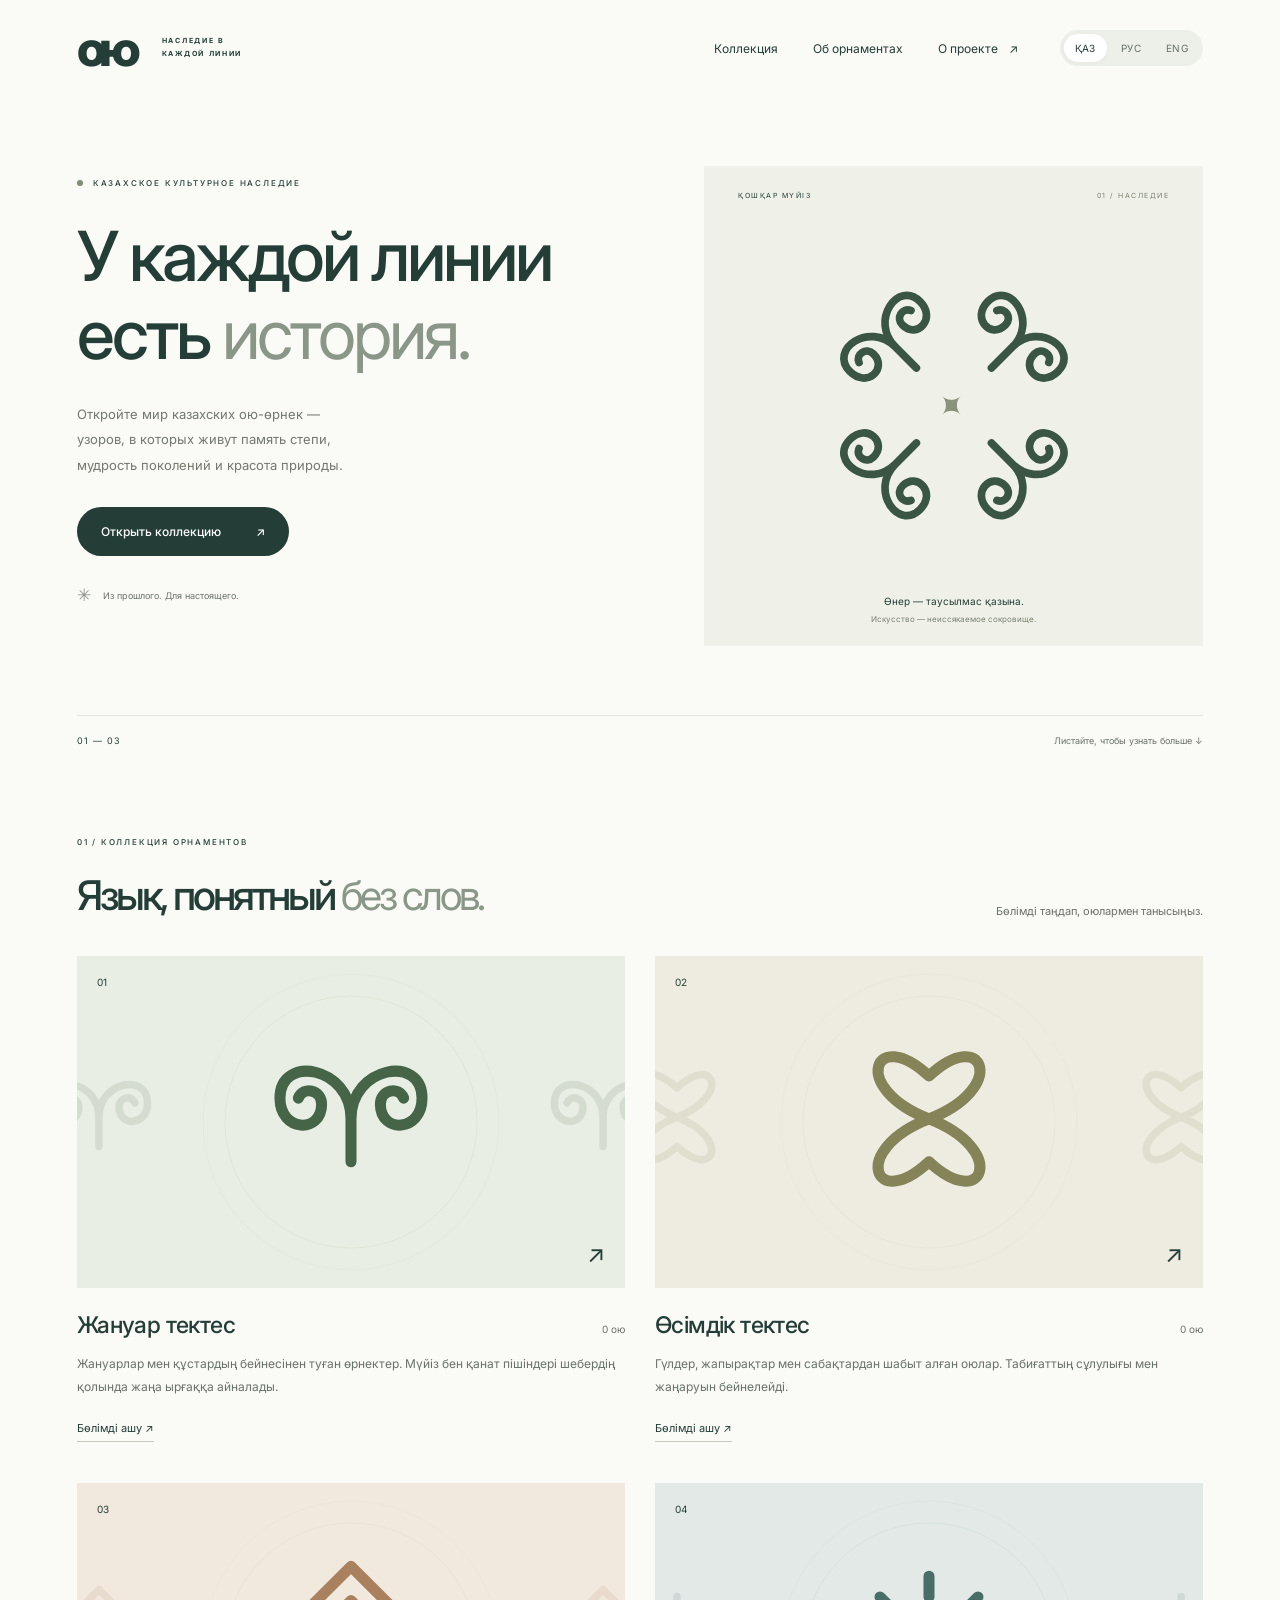
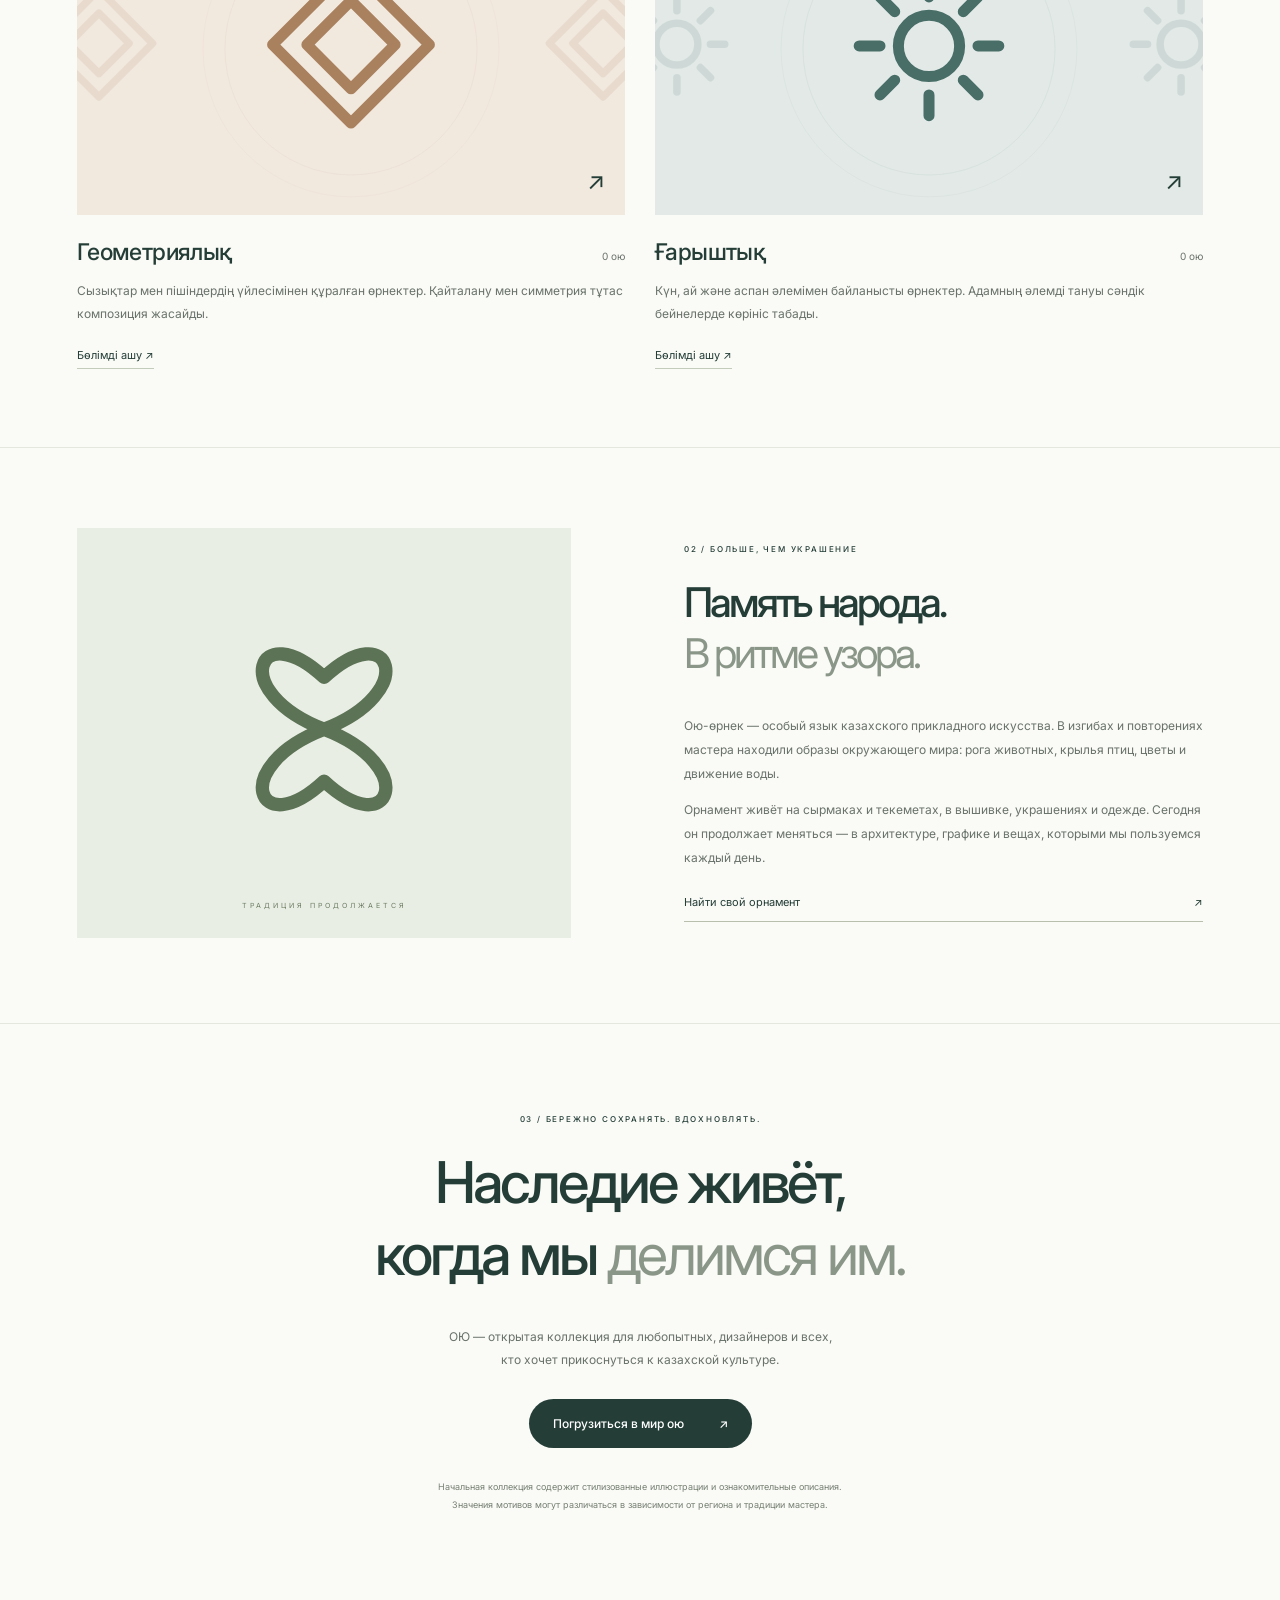
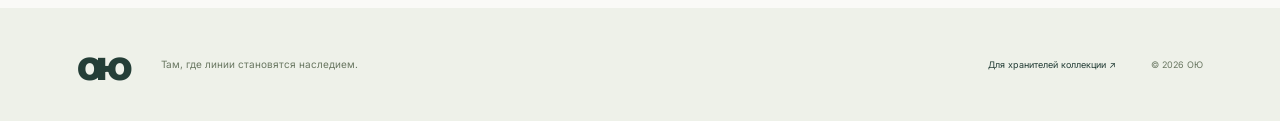
==== index.html @ a3e52340 "Publish OYU website with three languages and collection admin" ====
<!DOCTYPE html><html lang="kk"><head><meta charset="utf-8"><meta name="viewport" content="width=device-width,initial-scale=1"><meta name="theme-color" content="#183e39"><meta name="description" content="Ою — коллекция казахских орнаментов. Узнайте их историю, значение и применение."><title>ОЮ — живая нить наследия</title><link rel="stylesheet" href="assets/style.css"><link rel="stylesheet" href="assets/minimal.css"><link rel="stylesheet" href="assets/pages.css"></head><body>
<header class="header"><a class="logo" href="#">ою<span>НАСЛЕДИЕ В КАЖДОЙ ЛИНИИ</span></a><nav aria-label="Основная навигация"><a href="#collection">Коллекция</a><a href="#story">Об орнаментах</a><a href="#project">О проекте <span>↗</span></a></nav><nav class="language-switch" aria-label="Тіл / Язык"><a href="?lang=kk" lang="kk" hreflang="kk" aria-current="true">ҚАЗ</a><a href="?lang=ru" lang="ru" hreflang="ru">РУС</a><a href="?lang=en" lang="en">ENG</a></nav><a class="header-cta" href="#collection">Исследовать <span>↗</span></a></header>
<main><section class="hero"><div class="hero-copy"><div class="eyebrow"><i></i> КАЗАХСКОЕ КУЛЬТУРНОЕ НАСЛЕДИЕ</div><h1>У каждой линии<br>есть <em>история.</em></h1><p>Откройте мир казахских ою-өрнек —<br>узоров, в которых живут память степи,<br>мудрость поколений и красота природы.</p><a class="button" href="#collection">Открыть коллекцию <span>↗</span></a><div class="hero-note"><span>✳</span> Из прошлого. Для настоящего.</div></div><div class="hero-art"><div class="art-caption">ҚОШҚАР МҮЙІЗ <span>01 / НАСЛЕДИЕ</span></div><div class="medallion"><div class="horn h0"><svg viewBox="-85 -10 170 155" fill="none" aria-hidden="true"><g stroke="currentColor" stroke-width="9" stroke-linecap="round" stroke-linejoin="round"><path d="M0 65 C0 22 58 12 58 48 C58 76 24 77 24 53 C24 41 39 38 43 48 M0 65 C0 22 -58 12 -58 48 C-58 76 -24 77 -24 53 C-24 41 -39 38 -43 48 M0 65 L0 100" /></g></svg></div><div class="horn h1"><svg viewBox="-85 -10 170 155" fill="none" aria-hidden="true"><g stroke="currentColor" stroke-width="9" stroke-linecap="round" stroke-linejoin="round"><path d="M0 65 C0 22 58 12 58 48 C58 76 24 77 24 53 C24 41 39 38 43 48 M0 65 C0 22 -58 12 -58 48 C-58 76 -24 77 -24 53 C-24 41 -39 38 -43 48 M0 65 L0 100" /></g></svg></div><div class="horn h2"><svg viewBox="-85 -10 170 155" fill="none" aria-hidden="true"><g stroke="currentColor" stroke-width="9" stroke-linecap="round" stroke-linejoin="round"><path d="M0 65 C0 22 58 12 58 48 C58 76 24 77 24 53 C24 41 39 38 43 48 M0 65 C0 22 -58 12 -58 48 C-58 76 -24 77 -24 53 C-24 41 -39 38 -43 48 M0 65 L0 100" /></g></svg></div><div class="horn h3"><svg viewBox="-85 -10 170 155" fill="none" aria-hidden="true"><g stroke="currentColor" stroke-width="9" stroke-linecap="round" stroke-linejoin="round"><path d="M0 65 C0 22 58 12 58 48 C58 76 24 77 24 53 C24 41 39 38 43 48 M0 65 C0 22 -58 12 -58 48 C-58 76 -24 77 -24 53 C-24 41 -39 38 -43 48 M0 65 L0 100" /></g></svg></div><div class="medallion-center">✦</div></div><div class="art-bottom"><span>Өнер — таусылмас қазына.</span><span>Искусство — неиссякаемое сокровище.</span></div></div><div class="hero-index">01 — 03 <span>Листайте, чтобы узнать больше ↓</span></div></section>
<div class="ticker" aria-hidden="true"><span>ҰЛТТЫҚ МҰРА</span> ✳ <span>ИСКУССТВО В ДЕТАЛЯХ</span> ✳ <span>ДАЛА ДАУЫСЫ</span> ✳ <span>ЖИВАЯ ТРАДИЦИЯ</span> ✳ <span>ҰЛТТЫҚ МҰРА</span></div>
<section class="collection section" id="collection">
<div class="section-top"><div><div class="eyebrow">01 / КОЛЛЕКЦИЯ ОРНАМЕНТОВ</div><h2>Язык, понятный <em>без слов.</em></h2></div><p>Бөлімді таңдап, оюлармен танысыңыз.</p></div>
<div class="section-cards"><a class="section-card" href="section.html?id=animals&lang=kk"><div class="section-cover"><img src="assets/sections/animals.svg" alt="Жануар тектес" loading="lazy"><span>01</span><span class="section-arrow">↗</span></div><div class="section-card-title"><h3>Жануар тектес</h3><span>0 ою</span></div><p>Жануарлар мен құстардың бейнесінен туған өрнектер. Мүйіз бен қанат пішіндері шебердің қолында жаңа ырғаққа айналады.</p><span class="section-card-link">Бөлімді ашу ↗</span></a>
<a class="section-card" href="section.html?id=plants&lang=kk"><div class="section-cover"><img src="assets/sections/plants.svg" alt="Өсімдік тектес" loading="lazy"><span>02</span><span class="section-arrow">↗</span></div><div class="section-card-title"><h3>Өсімдік тектес</h3><span>0 ою</span></div><p>Гүлдер, жапырақтар мен сабақтардан шабыт алған оюлар. Табиғаттың сұлулығы мен жаңаруын бейнелейді.</p><span class="section-card-link">Бөлімді ашу ↗</span></a>
<a class="section-card" href="section.html?id=geometry&lang=kk"><div class="section-cover"><img src="assets/sections/geometry.svg" alt="Геометриялық" loading="lazy"><span>03</span><span class="section-arrow">↗</span></div><div class="section-card-title"><h3>Геометриялық</h3><span>0 ою</span></div><p>Сызықтар мен пішіндердің үйлесімінен құралған өрнектер. Қайталану мен симметрия тұтас композиция жасайды.</p><span class="section-card-link">Бөлімді ашу ↗</span></a>
<a class="section-card" href="section.html?id=cosmos&lang=kk"><div class="section-cover"><img src="assets/sections/cosmos.svg" alt="Ғарыштық" loading="lazy"><span>04</span><span class="section-arrow">↗</span></div><div class="section-card-title"><h3>Ғарыштық</h3><span>0 ою</span></div><p>Күн, ай және аспан әлемімен байланысты өрнектер. Адамның әлемді тануы сәндік бейнелерде көрініс табады.</p><span class="section-card-link">Бөлімді ашу ↗</span></a>
</div></section><section class="story section" id="story"><div class="story-art"><svg viewBox="-85 -10 170 155" fill="none" aria-hidden="true"><g stroke="currentColor" stroke-width="9" stroke-linecap="round" stroke-linejoin="round"><path d="M0 65 C-65 40 -45 -12 0 30 C45 -12 65 40 0 65 C65 90 45 142 0 100 C-45 142 -65 90 0 65 Z" /></g></svg><span>ТРАДИЦИЯ ПРОДОЛЖАЕТСЯ</span></div><div class="story-copy"><div class="eyebrow">02 / БОЛЬШЕ, ЧЕМ УКРАШЕНИЕ</div><h2>Память народа.<br><em>В ритме узора.</em></h2><p>Ою-өрнек — особый язык казахского прикладного искусства. В изгибах и повторениях мастера находили образы окружающего мира: рога животных, крылья птиц, цветы и движение воды.</p><p>Орнамент живёт на сырмаках и текеметах, в вышивке, украшениях и одежде. Сегодня он продолжает меняться — в архитектуре, графике и вещах, которыми мы пользуемся каждый день.</p><a href="#collection" class="text-link">Найти свой орнамент <span>↗</span></a></div></section>
<section class="project section" id="project"><div class="eyebrow">03 / БЕРЕЖНО СОХРАНЯТЬ. ВДОХНОВЛЯТЬ.</div><h2>Наследие живёт,<br>когда мы <em>делимся им.</em></h2><p>ОЮ — открытая коллекция для любопытных, дизайнеров и всех,<br>кто хочет прикоснуться к казахской культуре.</p><a class="button" href="#collection">Погрузиться в мир ою <span>↗</span></a><small>Начальная коллекция содержит стилизованные иллюстрации и ознакомительные описания.<br>Значения мотивов могут различаться в зависимости от региона и традиции мастера.</small></section></main>
<footer><a class="logo" href="#">ою</a><p>Там, где линии становятся наследием.</p><a href="admin.html">Для хранителей коллекции ↗</a><span>© 2026 ОЮ</span></footer>
<script src="assets/catalog.js"></script><script src="assets/templates.js"></script><script src="assets/i18n-en.js"></script><script src="assets/github.js"></script><script src="assets/editor-languages.js"></script><script src="assets/static.js"></script></body></html>
---- assets/style.css ----
@import url('https://fonts.googleapis.com/css2?family=Manrope:wght@400;500;600;700;800&family=Playfair+Display:ital,wght@0,500;0,600;0,700;1,500;1,600&display=swap');
:root{--paper:#f6f3eb;--ink:#203f38;--muted:#777a6d;--line:#dcded1;--rust:#ad5037;--green:#203f38}*{box-sizing:border-box}html{scroll-behavior:smooth;scroll-padding-top:30px}body{margin:0;background:var(--paper);color:var(--ink);font-family:Manrope,Arial,sans-serif;font-size:14px}button,input,textarea,select{font:inherit}button,a,input,textarea,select{-webkit-tap-highlight-color:transparent}button,a{touch-action:manipulation}a{color:inherit;text-decoration:none}button{cursor:pointer}button:focus-visible,a:focus-visible,input:focus-visible,textarea:focus-visible,select:focus-visible{outline:3px solid #be7947;outline-offset:4px}[hidden]{display:none!important}.header{height:110px;max-width:1440px;margin:auto;padding:0 6%;display:flex;align-items:center;justify-content:space-between;border-bottom:1px solid var(--line)}.logo{font-size:56px;line-height:1;font-weight:800;letter-spacing:-7px;display:flex;align-items:center;gap:28px}.logo span{font-size:8px;font-weight:700;letter-spacing:2px;max-width:105px;line-height:1.8}.header nav{display:flex;gap:35px;font-size:12px}.header nav a:hover,.text-link:hover{color:var(--rust)}.header nav span{margin-left:8px}.header-cta{padding:12px 18px;border:1px solid #b4bbaa;border-radius:5px;font-size:12px}.header-cta span{margin-left:24px}.hero{max-width:1440px;margin:auto;padding:70px 6% 0;display:grid;grid-template-columns:1.1fr 1fr;gap:45px}.eyebrow{font-size:9px;font-weight:800;letter-spacing:2px;display:flex;align-items:center;gap:10px}.eyebrow i{width:6px;height:6px;background:var(--rust);border-radius:50%}h1,h2,h3,p{margin-top:0}h1,h2{font-family:'Playfair Display',Georgia,serif;font-weight:500;letter-spacing:-2px}h1{font-size:clamp(52px,5.6vw,84px);line-height:1.12;margin:27px 0}h1 em,h2 em{font-weight:500;color:var(--rust)}.hero-copy>p{line-height:1.9;color:#74786d;font-size:14px;margin-bottom:29px}.button{display:inline-flex;align-items:center;justify-content:space-between;gap:42px;background:var(--green);color:#fff;padding:19px 24px;border:0;border-radius:4px;font-size:12px}.button:hover{background:#315a4c}.hero-note{display:flex;gap:12px;align-items:center;margin:29px 0;font-size:10px;color:var(--muted)}.hero-note span{font-size:24px;color:var(--rust)}.hero-art{position:relative;background:#e8e8dc;min-height:480px;border-radius:140px 140px 4px 4px;display:flex;align-items:center;justify-content:center;overflow:hidden;background-image:radial-gradient(#abb09933 .7px,transparent .7px);background-size:5px 5px}.art-caption{position:absolute;top:40px;left:34px;right:34px;font-size:8px;letter-spacing:1.5px;display:flex;justify-content:space-between;z-index:2}.art-caption span{color:#7a806d}.medallion{width:350px;height:350px;position:relative;border:1px solid #a1aa8b80;border-radius:50%;outline:1px solid #a1aa8b50;outline-offset:15px;transform:rotate(45deg);color:var(--ink)}.medallion:after{content:'';position:absolute;inset:20px;border:1px solid #9da88e70;border-radius:50%}.horn{position:absolute;width:44%;height:49%;left:28%;top:1%;transform-origin:50% 100%}.horn svg{width:100%;height:100%}.h1{transform:rotate(90deg)}.h2{transform:rotate(180deg)}.h3{transform:rotate(270deg)}.medallion-center{position:absolute;left:44%;top:42%;font-size:43px;color:var(--rust)}.art-bottom{position:absolute;bottom:25px;text-align:center;display:grid;gap:7px;font-size:12px}.art-bottom span+span{font-size:8px;color:#7a806d}.hero-index{grid-column:1/-1;display:flex;justify-content:space-between;border-top:1px solid var(--line);padding:19px 0 22px;font-size:9px;letter-spacing:1px}.hero-index span{color:var(--muted);letter-spacing:0}.ticker{background:var(--green);color:#b6c2a5;white-space:nowrap;overflow:hidden;padding:22px 0;display:flex;align-items:center;justify-content:space-around;gap:40px;font-size:24px}.ticker span{font-size:10px;letter-spacing:3px;flex-shrink:0}.section{max-width:1440px;margin:auto;padding:84px 6%}.section-top{display:flex;justify-content:space-between;align-items:flex-end;gap:24px}h2{font-size:clamp(32px,3.2vw,48px);line-height:1.22;margin:20px 0 30px}.section-top>p{font-size:11px;color:var(--muted);line-height:1.9;margin-bottom:34px}.collection-tools{display:flex;justify-content:space-between;gap:18px;margin:12px 0 24px}.filters{display:flex;gap:7px;flex-wrap:wrap}.filter{border:1px solid var(--line);padding:10px 14px;background:transparent;border-radius:4px;color:#777c6e;font-size:10px}.filter.active{background:var(--green);border-color:var(--green);color:white}.search{display:flex;align-items:center;gap:10px;border-bottom:1px solid #bfc4b6;min-width:180px}.search span{font-size:25px}.search input{border:0;background:none;width:150px;padding:10px 0;font-size:11px;outline-offset:0}.results-label{display:flex;justify-content:space-between;font-size:9px;color:var(--muted);padding:0 0 16px}.results-label span+span{font-size:8px;letter-spacing:1.5px}.grid{display:grid;grid-template-columns:repeat(3,1fr);gap:35px 25px}.ornament-card{padding:0;border:0;text-align:left;color:inherit;background:transparent;min-width:0}.card-art{height:270px;border-radius:5px;position:relative;display:flex;align-items:center;justify-content:center;overflow:hidden;transition:transform .25s}.ornament-card:hover .card-art{transform:translateY(-5px)}.terracotta{background:#eaded1;color:#a54d35}.teal{background:#dfe5dc;color:#27554b}.olive{background:#e7e8d8;color:#7a8051}.sand{background:#ede4d5;color:#aa8051}.card-art>svg{width:49%;height:62%;transition:transform .35s}.ornament-card:hover svg{transform:scale(1.07)}.card-art img{width:100%;height:100%;object-fit:contain;padding:25px}.card-number{position:absolute;top:18px;left:20px;font-size:9px;opacity:.6}.card-open{position:absolute;right:17px;bottom:16px;width:28px;height:28px;border:1px solid currentColor;border-radius:50%;display:grid;place-items:center;font-size:16px;opacity:.7}.card-info{display:flex;justify-content:space-between;align-items:center;padding:18px 0;border-bottom:1px solid var(--line);gap:8px}.card-info h3{font-size:17px;margin:0 0 6px;font-weight:600}.card-info p{font-size:10px;color:var(--muted);margin:0}.card-info>span{font-size:8px;border:1px solid var(--line);padding:6px;border-radius:3px;color:var(--muted)}.collection-foot{margin:32px 0 0;font-size:10px;color:var(--muted);display:flex;justify-content:space-between;align-items:center}.collection-foot span{font-size:25px;color:var(--rust)}#empty{padding:50px 10px;text-align:center;color:var(--muted)}.story{display:grid;grid-template-columns:1fr 1.05fr;gap:8%;border-top:1px solid var(--line);align-items:center}.story-art{min-height:410px;background:var(--green);color:#c2c5a2;border-radius:4px 120px 4px 4px;display:flex;align-items:center;justify-content:center;position:relative;background-image:repeating-linear-gradient(45deg,transparent,transparent 18px,#ffffff05 19px,#ffffff05 20px)}.story-art>svg{width:62%;height:280px}.story-art>span{position:absolute;bottom:28px;font-size:8px;letter-spacing:3px}.story-copy>p{font-size:12px;line-height:1.95;color:var(--muted)}.text-link{margin-top:25px;display:flex;justify-content:space-between;border-bottom:1px solid #b8c0ad;padding-bottom:12px;font-size:11px}.project{text-align:center;border-top:1px solid var(--line);position:relative}.project .eyebrow{justify-content:center}.project h2{font-size:clamp(40px,4.5vw,65px)}.project p{line-height:1.9;color:var(--muted);font-size:12px;margin-bottom:28px}.project small{display:block;font-size:9px;line-height:1.9;color:var(--muted);margin-top:30px}footer{background:var(--green);color:#e6e8db;padding:34px 6%;display:flex;align-items:center;gap:35px}footer .logo{font-size:43px}footer p{margin:0;font-size:10px;color:#b9c2b0}footer>a:not(.logo){font-size:10px;margin-left:auto}footer>span{font-size:9px;color:#b9c2b0}dialog{background:var(--paper);border:0;border-radius:9px;padding:0;width:min(820px,92vw);max-height:90dvh;color:var(--ink)}dialog::backdrop{background:#102c27b5;backdrop-filter:blur(5px)}.close{position:absolute;right:14px;top:14px;z-index:3;border:0;border-radius:50%;width:35px;height:35px;background:var(--paper);font-size:25px;color:var(--ink)}#detail-content{display:grid;grid-template-columns:.8fr 1fr}#detail-content>.card-art{height:100%;min-height:400px;border-radius:0}.detail-body{padding:40px 30px}.detail-body>div{font-size:10px;letter-spacing:1px;color:var(--rust)}.detail-body h2{font-size:34px;margin:15px 0}.detail-body p{font-size:12px;line-height:1.9;color:#74786d}.detail-body h3{font-size:13px;margin-top:25px}.admin-body{max-width:1100px;margin:0 auto;padding:40px 25px}.admin-head{display:flex;justify-content:space-between;gap:20px;align-items:center;margin-bottom:40px}.admin-head h1{font-size:40px;margin:0}.admin-head a{font-size:12px}.panel{background:#fffdf6;border:1px solid var(--line);border-radius:8px;padding:30px}.auth{max-width:460px;margin:9vh auto}.panel h2{font-size:29px;margin-top:0}.field{display:grid;gap:8px;margin-bottom:18px;font-size:12px}.field input,.field textarea,.field select{width:100%;border:1px solid #cdd1c2;border-radius:4px;padding:12px;background:var(--paper);color:var(--ink)}.field textarea{min-height:100px;resize:vertical}.admin-layout{display:grid;grid-template-columns:1.15fr 1fr;gap:25px;align-items:start}.field-row{display:grid;grid-template-columns:1fr 1fr;gap:16px}.notice{padding:15px;background:#e3e9d8;margin:20px 0;border-radius:4px;font-size:13px}.error{background:#f2dfd5}.admin-item{display:flex;align-items:center;gap:15px;padding:16px 0;border-bottom:1px solid var(--line)}.admin-item>svg,.admin-item>img{width:50px;height:50px;object-fit:contain}.admin-item>div{flex:1}.admin-item strong{display:block;font-size:14px}.admin-item small{font-size:10px;color:var(--muted)}.admin-item a,.delete{font-size:11px}.delete{background:none;border:0;color:#a34935;padding:6px}.subtle{font-size:11px;color:var(--muted);line-height:1.8}.logout{border:0;background:transparent;color:var(--rust);font-size:12px}.admin-preview{max-height:120px;max-width:100%}.admin-top-actions{display:flex;gap:20px;align-items:center}
@media(min-width:1500px){.hero-art{min-height:540px}.card-art{height:300px}}@media(max-width:1000px){.header{padding:0 5%;height:90px}.logo span{display:none}.header nav{gap:22px}.hero{padding:45px 5% 0;gap:28px}.hero-art{min-height:430px}.medallion{width:280px;height:280px}.art-caption{left:24px;right:24px;font-size:7px}.section{padding:65px 5%}.collection-tools{flex-wrap:wrap}.search{width:100%}.search input{width:100%}.grid{gap:25px 18px}.card-art{height:220px}.card-info{align-items:flex-start;flex-direction:column}.story{gap:6%}.story-art{min-height:370px}footer{gap:20px}}@media(max-width:640px){.header{height:80px}.logo{font-size:45px}.header nav{gap:16px;font-size:10px}.header nav a:last-child{display:none}.header-cta{font-size:10px;padding:10px}.header-cta span{margin-left:8px}.hero{grid-template-columns:1fr;padding-top:35px;gap:20px}.hero-copy h1{font-size:58px}.eyebrow{font-size:8px;letter-spacing:1.4px}.hero-copy>p{font-size:13px}.hero-note{margin:20px 0 8px}.hero-art{min-height:380px;border-radius:100px 100px 4px 4px}.medallion{width:270px;height:270px}.hero-index{font-size:8px}.ticker{padding:17px 0;justify-content:flex-start;gap:25px}.ticker span{font-size:8px}.section{padding:50px 5%}.section-top{display:block}.section-top h2{font-size:35px;margin-bottom:18px}.section-top>p{margin-bottom:24px}.filters{gap:6px}.filter{font-size:9px;padding:10px}.results-label span+span{font-size:6px;letter-spacing:.7px}.grid{grid-template-columns:repeat(2,1fr);gap:25px 13px}.card-art{height:190px}.card-art>svg{width:64%}.card-info h3{font-size:14px}.card-info{padding:12px 0;gap:10px}.card-info>span{font-size:7px}.card-number{left:12px;top:12px}.card-open{width:23px;height:23px;bottom:12px;right:12px}.collection-foot{font-size:9px}.story{grid-template-columns:1fr;gap:30px}.story-art{min-height:310px}.story-art>svg{height:230px}.story h2{font-size:40px}.project p br{display:none}.project h2{font-size:42px}.project small{font-size:8px}footer{flex-wrap:wrap;gap:20px;padding:30px 5%}footer p{width:calc(100% - 80px)}footer>a:not(.logo){margin-left:0}footer>span{margin-left:auto}#detail-content{grid-template-columns:1fr}#detail-content>.card-art{min-height:230px;height:230px}#detail-content>.card-art svg{width:140px}.detail-body{padding:25px}.admin-head{align-items:flex-start}.admin-head h1{font-size:28px}.admin-top-actions{flex-direction:column;gap:10px}.admin-layout{grid-template-columns:1fr}.panel{padding:22px}.field-row{grid-template-columns:1fr;gap:0}.admin-item{gap:8px}.admin-item strong{font-size:12px}}@media(prefers-reduced-motion:reduce){html{scroll-behavior:auto}*,*:before,*:after{transition:none!important}}
---- assets/minimal.css ----
/* Quiet, contemporary presentation. Ornaments remain the visual focus. */
@import url('https://fonts.googleapis.com/css2?family=Inter:wght@400;500;600;700&display=swap');
.section-catalog{gap:0!important}.catalog-group{border-bottom:1px solid var(--line)}.catalog-group-head{cursor:pointer;list-style:none;margin:0!important;padding:28px 0!important;border-top:0!important;align-items:flex-start}.catalog-group-head::-webkit-details-marker{display:none}.catalog-group-head:focus-visible{outline:2px solid #7e8e75;outline-offset:6px}.catalog-group-head:hover h3{color:#718369}.group-toggle{font-size:24px;font-weight:400;width:25px;line-height:1;text-align:center;flex-shrink:0;color:#70806a}.catalog-group[open]>.catalog-group-head .group-toggle{transform:rotate(45deg)}.group-content{padding:0 0 35px 40px}.section-search{max-width:320px;border-bottom:1px solid var(--line)!important;margin:0 0 15px}.section-search input{width:100%}.section-results{font-size:10px;color:var(--muted);margin-bottom:18px}.section-results:empty{display:none}.catalog-group-head p{max-width:650px}.catalog-group:not([open])>.group-content{display:none}
@media(max-width:640px){.catalog-group-head{padding:23px 0!important;gap:10px!important}.group-content{padding:0 0 28px}.group-toggle{font-size:22px;width:18px}.catalog-group-head .group-count{font-size:8px}.catalog-group-head h3{margin-bottom:8px}.catalog-group-head p{font-size:10px!important}.section-search{max-width:100%}}
.section-catalog{display:grid;gap:58px}.catalog-group{scroll-margin-top:30px}.catalog-group-head{display:flex;gap:20px;align-items:flex-start;margin-bottom:25px;padding-top:24px;border-top:1px solid var(--line)}.group-number{font-size:10px;color:var(--muted);padding-top:7px}.catalog-group-head>div{flex:1}.catalog-group-head h3{font-size:23px;font-weight:500;letter-spacing:-.7px;margin:0 0 12px}.catalog-group-head p{font-size:12px;color:var(--muted);line-height:1.9;max-width:640px;margin:0;white-space:normal;overflow-wrap:anywhere}.group-count{font-size:10px;color:var(--muted);padding-top:8px;white-space:nowrap}.group-empty{padding:25px;background:#eff2eb;color:var(--muted);font-size:12px}.sections-panel{margin:0 0 35px}.sections-title{display:flex;justify-content:space-between;gap:30px;align-items:center}.sections-title h2{margin:15px 0 20px}.sections-title>p{max-width:370px}.section-edit-grid{display:grid;grid-template-columns:repeat(2,minmax(0,1fr));gap:25px}.section-edit-form{padding:22px;background:#fafbf8;border:1px solid var(--line);border-radius:4px}.section-edit-number{font-size:12px;margin-bottom:20px;display:flex;justify-content:space-between;color:var(--muted)}.section-edit-number>span{font-size:10px}.section-edit-form textarea{min-height:100px}.section-edit-form .button{font-size:11px;padding:13px 20px}.catalog-group-head h3,.filter,.card-info>span{overflow-wrap:anywhere}.catalog-group .card-info>span{max-width:45%}
@media(max-width:640px){.section-catalog{gap:38px}.catalog-group-head{gap:12px;margin-bottom:20px}.catalog-group-head h3{font-size:20px}.catalog-group-head p{font-size:11px}.group-count{font-size:8px}.section-edit-grid{grid-template-columns:1fr;gap:18px}.sections-title{display:block}.sections-title>p{margin-bottom:22px}.section-edit-form{padding:16px}.catalog-group .card-info>span{max-width:100%}}
:root{--paper:#fafaf7;--ink:#243e37;--muted:#69736b;--line:#e3e7de;--rust:#867454;--green:#243e37}
body{font-family:Inter,Manrope,Arial,sans-serif}.header{height:96px;border-bottom:0;gap:22px}.logo{font-size:49px}.logo span{font-size:7px;letter-spacing:1.7px}.header>nav:not(.language-switch){margin-left:auto;margin-right:20px}.header-cta{display:none}.language-switch{display:inline-flex!important;gap:3px!important;align-items:center;background:#edf0e9;border-radius:30px;padding:4px;flex-shrink:0}.language-switch a{font-size:10px;letter-spacing:.4px;padding:8px 11px;border-radius:20px;color:#687267}.language-switch a[aria-current]{background:#fff;color:var(--ink);box-shadow:0 1px 4px #25392d0a}
h1,h2{font-family:Inter,Manrope,Arial,sans-serif;font-weight:500;letter-spacing:-3px}h1 em,h2 em{font-style:normal;color:#8a9687;font-weight:400}h1{font-size:clamp(50px,5.4vw,78px);line-height:1.13;margin:29px 0}.hero{padding-top:70px;padding-bottom:15px;gap:7%;align-items:center}.hero-copy>p{font-size:13px;line-height:1.95;max-width:380px}.eyebrow{font-size:8px;letter-spacing:1.8px;font-weight:500}.eyebrow i{background:#7e8e75}.button{border-radius:40px;padding:17px 24px;font-weight:500;gap:35px}.hero-note{font-size:9px}.hero-note>span{font-size:17px;color:#8a9687}.hero-art{border-radius:0;min-height:480px;background:#eff1e9;background-image:none}.medallion{border:0;outline:0;width:330px;height:330px;color:#3a5544}.medallion:after{display:none}.medallion-center{color:#899379;font-size:35px;top:44%;left:45%}.art-caption{top:25px;font-size:7px}.art-bottom{bottom:22px;font-size:10px}.art-bottom span+span{font-size:8px}.hero-index{margin-top:30px;padding-bottom:15px}.ticker{display:none}.section{padding-top:100px;padding-bottom:85px}h2{font-size:clamp(30px,3.2vw,45px);line-height:1.25;margin:23px 0 35px}.section-top>p{font-size:11px}.collection-tools{padding:18px 0;border-top:1px solid var(--line);border-bottom:1px solid var(--line);margin:0 0 20px;align-items:center}.filter{border:0;border-radius:30px;padding:10px 14px;font-size:10px}.filter.active{background:#e9eee4;color:#314b39}.search{border:0}.search input{font-size:11px}.search span{color:#8a9687}.results-label{padding:4px 0 22px}.results-label span+span{display:none}.grid{gap:37px 27px}.card-art{border-radius:0;height:290px}.terracotta{background:#eee8df;color:#967051}.teal{background:#e9eee6;color:#42634f}.olive{background:#eeeee4;color:#7c8056}.sand{background:#f0ece4;color:#a18a64}.card-art>svg{width:43%;height:57%}.card-open{border:0;font-size:21px}.card-number{opacity:.5;font-size:8px}.card-info{border:0;padding:18px 0 0}.card-info h3{font-size:15px;letter-spacing:-.3px;font-weight:500}.card-info p{font-size:10px}.card-info>span{border:0;padding:0;font-size:8px}.collection-foot{margin-top:44px}.collection-foot>span{color:#87937d;font-size:20px}.story{padding-top:80px;gap:10%}.story-art{background:#e9eee5;border-radius:0;min-height:410px;color:#5d7356;background-image:none}.story-art>svg{width:51%}.story-art>span{color:#6f7e65;font-size:7px}.story-copy>p{line-height:2}.project{padding-top:90px;padding-bottom:95px}.project h2{font-size:clamp(38px,4.5vw,61px)}.project small{max-width:600px;margin:30px auto 0;color:#778172}footer{background:#eef1e9;color:var(--ink);padding-top:35px;padding-bottom:35px}footer p,footer>span{color:#697761}footer>a:not(.logo){font-size:9px}dialog{border-radius:3px}dialog::backdrop{background:#24372d80;backdrop-filter:blur(8px)}.detail-body h2{font-size:29px;letter-spacing:-1px}.panel{background:#fff;border-color:var(--line);border-radius:4px}.panel h2{letter-spacing:-1px}.field input,.field textarea,.field select{background:#fafbf8;border-color:#e0e5da;border-radius:4px}.translation-fields{border-top:1px solid var(--line);margin:25px 0;padding-top:22px}.translation-fields h3{font-size:16px;font-weight:500}.admin-head{align-items:center}.notice{border-radius:3px;background:#eaf0e4}.notice.error{background:#f6e8df}.admin-item strong{font-weight:500}
@media(max-width:1000px){.header{gap:15px}.header>nav:not(.language-switch){margin-right:0;gap:18px}.hero{gap:5%;padding-top:40px}.hero-art{min-height:420px}.medallion{width:270px;height:270px}.card-art{height:240px}.card-info{gap:9px}.section{padding-top:70px;padding-bottom:65px}}
@media(max-width:640px){.header{height:80px;flex-wrap:wrap;gap:10px}.header .logo{font-size:42px}.header>nav:not(.language-switch){gap:16px;margin:0 0 0 auto}.header nav a:last-child{display:initial}.header>nav:not(.language-switch) a:nth-child(n+2){display:none}.header .language-switch{margin-left:6px}.language-switch a{padding:8px 9px;font-size:9px}.hero{padding-top:35px;gap:25px}.hero-copy h1{font-size:clamp(44px,11vw,63px);letter-spacing:-2.5px}.hero-copy>p{font-size:12px}.hero-art{min-height:340px}.medallion{width:255px;height:255px}.hero-note{margin-top:24px}.hero-index{margin-top:5px}.hero-index span{font-size:7px}.section{padding-top:55px;padding-bottom:50px}.section-top h2{font-size:31px;letter-spacing:-1.5px}.collection-tools{padding:12px 0;gap:10px}.filters{gap:2px;flex-wrap:nowrap;overflow-x:auto;width:100%;padding-bottom:4px}.filter{font-size:9px;padding:9px 11px;white-space:nowrap;flex-shrink:0}.search{padding:0 5px}.grid{gap:27px 15px}.card-art{height:185px}.card-art>svg{width:58%;height:60%}.card-info h3{font-size:13px}.card-info>span{font-size:8px}.card-info p{font-size:9px}.card-info{padding-top:13px}.story-art{min-height:300px}.story h2{font-size:35px;letter-spacing:-1.5px}.project h2{font-size:39px;letter-spacing:-2px}.admin-top-actions .language-switch{order:-1}.admin-top-actions{gap:12px}.admin-body{padding:25px 16px}.admin-head{align-items:flex-start}.detail-body h2{font-size:28px}.project p{font-size:11px}}
---- assets/pages.css ----
.section-cards{display:grid;grid-template-columns:repeat(2,minmax(0,1fr));gap:48px 30px}.section-card{display:block;min-width:0}.section-cover{position:relative;overflow:hidden;aspect-ratio:1.65;background:#e8eee3}.section-cover img{width:100%;height:100%;object-fit:cover;display:block;transition:transform .3s}.section-card:hover img{transform:scale(1.035)}.section-cover>span{position:absolute;left:20px;top:20px;font-size:10px;color:var(--ink)}.section-cover .section-arrow{left:auto;top:auto;right:20px;bottom:20px;font-size:24px}.section-card-title{display:flex;justify-content:space-between;gap:18px;align-items:baseline;margin-top:23px}.section-card-title h3{font-size:23px;font-weight:500;letter-spacing:-.6px;margin:0}.section-card-title>span{font-size:10px;color:var(--muted);white-space:nowrap}.section-card>p{font-size:12px;color:var(--muted);line-height:1.9;margin:14px 0 19px;overflow-wrap:anywhere}.section-card-link{font-size:11px;border-bottom:1px solid #c3ccba;padding-bottom:6px}.section-admin-cover{display:block;width:100%;height:170px;object-fit:cover;margin-bottom:18px}.back-link{display:inline-block;font-size:12px;margin-bottom:45px;color:var(--muted)}.subpage{padding-top:35px}.section-intro{display:grid;grid-template-columns:1.1fr 1fr;gap:70px;align-items:center;padding-bottom:65px;border-bottom:1px solid var(--line)}.section-intro h1{font-size:clamp(36px,4.5vw,65px);overflow-wrap:anywhere;letter-spacing:-2px}.section-intro p{font-size:14px;line-height:1.9;color:var(--muted);overflow-wrap:anywhere}.section-intro>img{width:100%;aspect-ratio:1.5;object-fit:cover}.subpage-count{font-size:11px;display:block;margin-top:25px}.section-list-tools{display:flex;gap:25px;justify-content:space-between;align-items:center;margin:45px 0 30px}.section-list-tools h2{font-size:28px;letter-spacing:-1px;margin:0}.section-list-tools .search{border-bottom:1px solid var(--line)}.section-list-tools input{max-width:100%}.subpage .ornament-card{display:block}.card-description{font-size:12px;color:var(--muted);line-height:1.9;margin:16px 0 0;overflow-wrap:anywhere}.ornament-page{display:grid;grid-template-columns:1fr 1fr;gap:7%;align-items:start}.ornament-visual.card-art{height:auto;min-height:480px;aspect-ratio:1;position:sticky;top:30px}.ornament-visual>img{max-height:650px;object-fit:contain}.ornament-content h1{font-size:clamp(38px,4.4vw,62px);line-height:1.15;letter-spacing:-2px;overflow-wrap:anywhere}.ornament-subtitle{color:var(--muted);font-size:15px;margin-bottom:35px}.ornament-info{border-top:1px solid var(--line);padding:24px 0 5px}.ornament-info h2{font-size:18px;letter-spacing:-.4px;margin:0 0 14px;font-weight:500}.ornament-info p{font-size:14px;line-height:1.95;color:var(--muted);overflow-wrap:anywhere}.subpage #empty{font-size:13px;color:var(--muted);padding:30px 0}
@media(max-width:900px){.section-intro{gap:30px}.ornament-visual.card-art{min-height:330px}.ornament-page{gap:35px}.section-card-title h3{font-size:20px}}@media(max-width:640px){.section-cards{grid-template-columns:1fr;gap:35px}.section-card-title{margin-top:18px}.section-card-title h3{font-size:22px}.section-card>p{font-size:11px}.section-intro{grid-template-columns:1fr;gap:25px;padding-bottom:35px}.section-intro h1{font-size:40px;margin:20px 0}.section-intro p{font-size:12px}.section-intro>img{aspect-ratio:1.7}.back-link{margin-bottom:30px;font-size:11px}.section-list-tools{display:block;margin-top:35px}.section-list-tools h2{font-size:24px;margin-bottom:20px}.section-list-tools .search{width:100%}.section-list-tools input{width:100%}.ornament-page{grid-template-columns:1fr;gap:30px}.ornament-visual.card-art{position:static;min-height:300px;max-height:420px}.ornament-content h1{font-size:40px}.ornament-info p{font-size:13px}.subpage{padding-top:25px}}
@media(prefers-reduced-motion:reduce){.section-cover img{transition:none}}
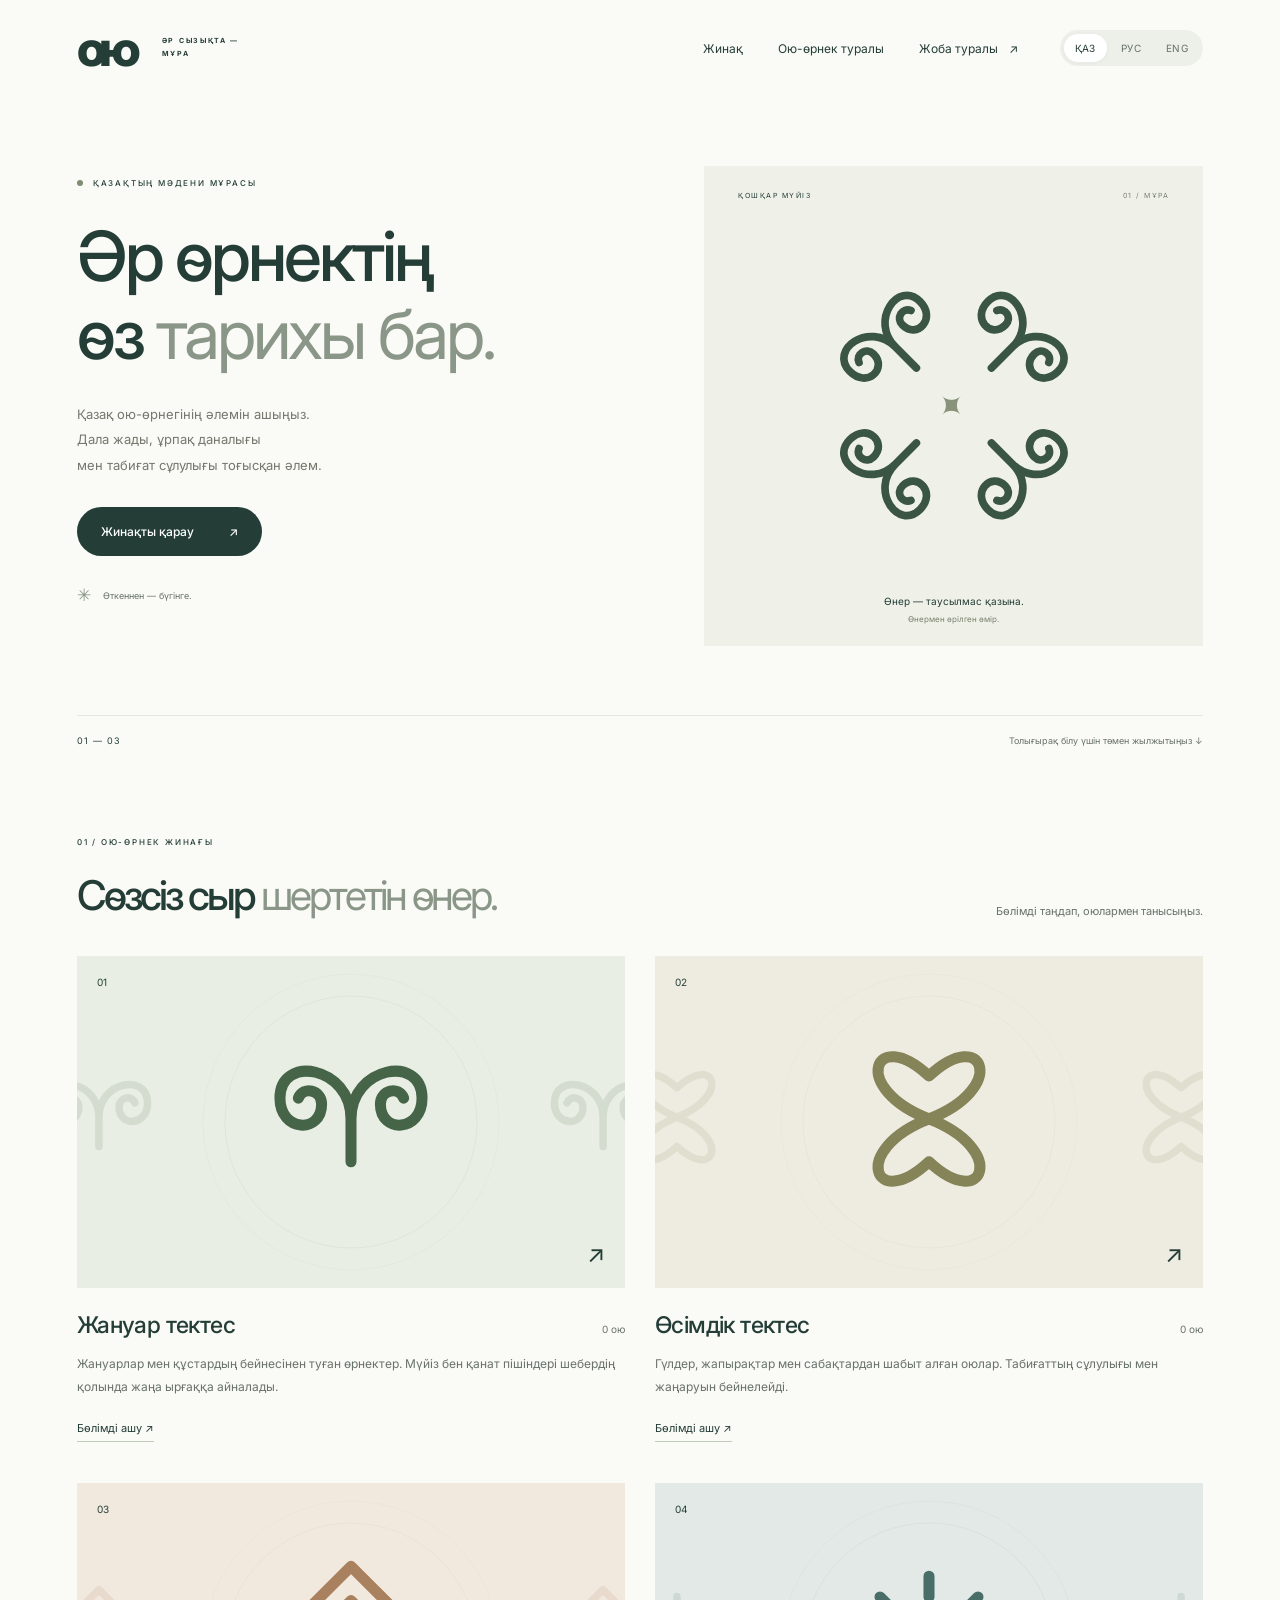
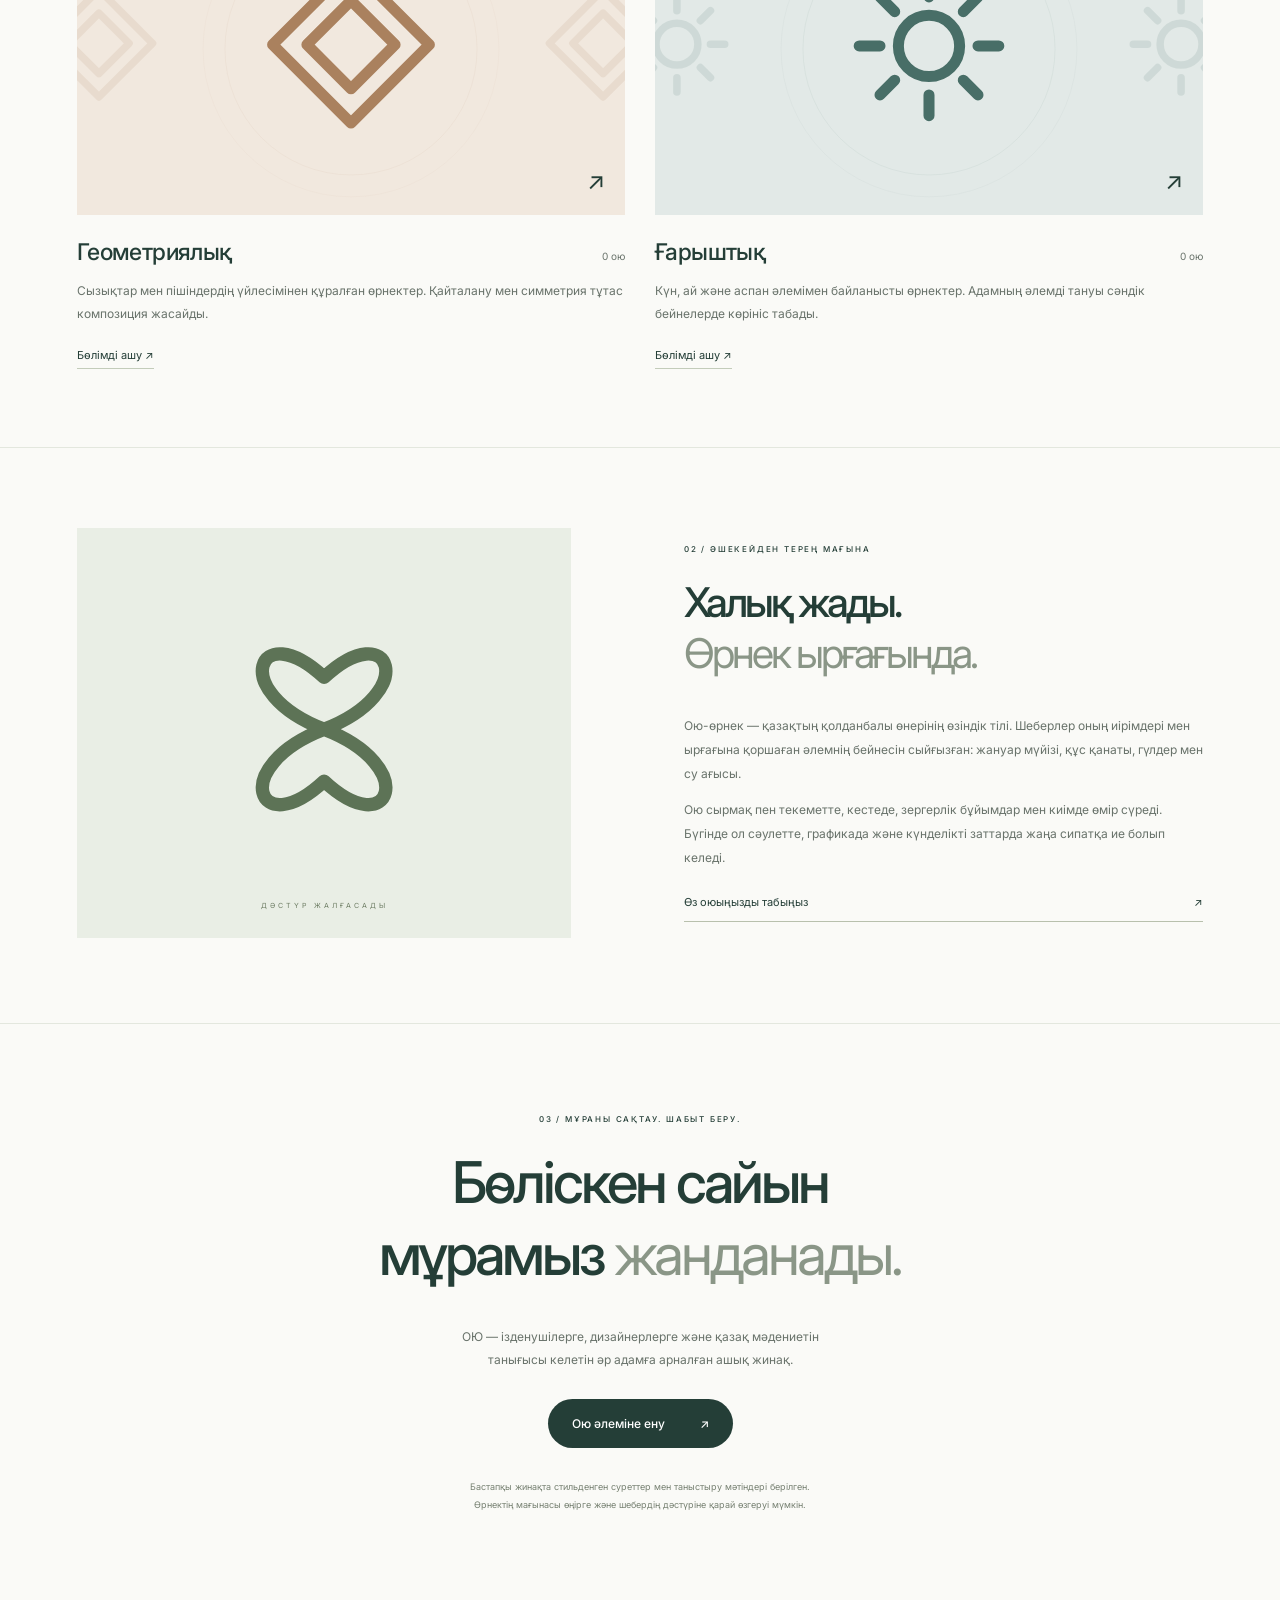
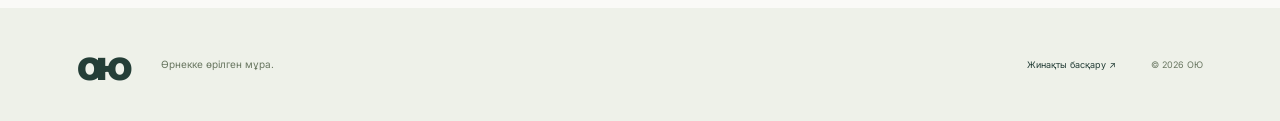
==== commit 2d234733: "Fix Kazakh static localization and refresh language templates" ====
--- a/index.html
+++ b/index.html
@@ -1,14 +1,14 @@
-<!DOCTYPE html><html lang="kk"><head><meta charset="utf-8"><meta name="viewport" content="width=device-width,initial-scale=1"><meta name="theme-color" content="#183e39"><meta name="description" content="Ою — коллекция казахских орнаментов. Узнайте их историю, значение и применение."><title>ОЮ — живая нить наследия</title><link rel="stylesheet" href="assets/style.css"><link rel="stylesheet" href="assets/minimal.css"><link rel="stylesheet" href="assets/pages.css"></head><body>
-<header class="header"><a class="logo" href="#">ою<span>НАСЛЕДИЕ В КАЖДОЙ ЛИНИИ</span></a><nav aria-label="Основная навигация"><a href="#collection">Коллекция</a><a href="#story">Об орнаментах</a><a href="#project">О проекте <span>↗</span></a></nav><nav class="language-switch" aria-label="Тіл / Язык"><a href="?lang=kk" lang="kk" hreflang="kk" aria-current="true">ҚАЗ</a><a href="?lang=ru" lang="ru" hreflang="ru">РУС</a><a href="?lang=en" lang="en">ENG</a></nav><a class="header-cta" href="#collection">Исследовать <span>↗</span></a></header>
-<main><section class="hero"><div class="hero-copy"><div class="eyebrow"><i></i> КАЗАХСКОЕ КУЛЬТУРНОЕ НАСЛЕДИЕ</div><h1>У каждой линии<br>есть <em>история.</em></h1><p>Откройте мир казахских ою-өрнек —<br>узоров, в которых живут память степи,<br>мудрость поколений и красота природы.</p><a class="button" href="#collection">Открыть коллекцию <span>↗</span></a><div class="hero-note"><span>✳</span> Из прошлого. Для настоящего.</div></div><div class="hero-art"><div class="art-caption">ҚОШҚАР МҮЙІЗ <span>01 / НАСЛЕДИЕ</span></div><div class="medallion"><div class="horn h0"><svg viewBox="-85 -10 170 155" fill="none" aria-hidden="true"><g stroke="currentColor" stroke-width="9" stroke-linecap="round" stroke-linejoin="round"><path d="M0 65 C0 22 58 12 58 48 C58 76 24 77 24 53 C24 41 39 38 43 48 M0 65 C0 22 -58 12 -58 48 C-58 76 -24 77 -24 53 C-24 41 -39 38 -43 48 M0 65 L0 100" /></g></svg></div><div class="horn h1"><svg viewBox="-85 -10 170 155" fill="none" aria-hidden="true"><g stroke="currentColor" stroke-width="9" stroke-linecap="round" stroke-linejoin="round"><path d="M0 65 C0 22 58 12 58 48 C58 76 24 77 24 53 C24 41 39 38 43 48 M0 65 C0 22 -58 12 -58 48 C-58 76 -24 77 -24 53 C-24 41 -39 38 -43 48 M0 65 L0 100" /></g></svg></div><div class="horn h2"><svg viewBox="-85 -10 170 155" fill="none" aria-hidden="true"><g stroke="currentColor" stroke-width="9" stroke-linecap="round" stroke-linejoin="round"><path d="M0 65 C0 22 58 12 58 48 C58 76 24 77 24 53 C24 41 39 38 43 48 M0 65 C0 22 -58 12 -58 48 C-58 76 -24 77 -24 53 C-24 41 -39 38 -43 48 M0 65 L0 100" /></g></svg></div><div class="horn h3"><svg viewBox="-85 -10 170 155" fill="none" aria-hidden="true"><g stroke="currentColor" stroke-width="9" stroke-linecap="round" stroke-linejoin="round"><path d="M0 65 C0 22 58 12 58 48 C58 76 24 77 24 53 C24 41 39 38 43 48 M0 65 C0 22 -58 12 -58 48 C-58 76 -24 77 -24 53 C-24 41 -39 38 -43 48 M0 65 L0 100" /></g></svg></div><div class="medallion-center">✦</div></div><div class="art-bottom"><span>Өнер — таусылмас қазына.</span><span>Искусство — неиссякаемое сокровище.</span></div></div><div class="hero-index">01 — 03 <span>Листайте, чтобы узнать больше ↓</span></div></section>
-<div class="ticker" aria-hidden="true"><span>ҰЛТТЫҚ МҰРА</span> ✳ <span>ИСКУССТВО В ДЕТАЛЯХ</span> ✳ <span>ДАЛА ДАУЫСЫ</span> ✳ <span>ЖИВАЯ ТРАДИЦИЯ</span> ✳ <span>ҰЛТТЫҚ МҰРА</span></div>
+<!DOCTYPE html><html lang="kk"><head><meta charset="utf-8"><meta name="viewport" content="width=device-width,initial-scale=1"><meta name="theme-color" content="#183e39"><meta name="description" content="Ою — қазақ ою-өрнектерінің жинағы. Тарихын, мағынасын және қолданылуын таныңыз."><title>ОЮ — ұлттық мұраның ізі</title><link rel="stylesheet" href="assets/style.css"><link rel="stylesheet" href="assets/minimal.css"><link rel="stylesheet" href="assets/pages.css"></head><body>
+<header class="header"><a class="logo" href="#">ою<span>ӘР СЫЗЫҚТА — МҰРА</span></a><nav aria-label="Негізгі мәзір"><a href="#collection">Жинақ</a><a href="#story">Ою-өрнек туралы</a><a href="#project">Жоба туралы <span>↗</span></a></nav><nav class="language-switch" aria-label="Тіл / Язык"><a href="?lang=kk" lang="kk" hreflang="kk" aria-current="true">ҚАЗ</a><a href="?lang=ru" lang="ru" hreflang="ru">РУС</a><a href="?lang=en" lang="en">ENG</a></nav><a class="header-cta" href="#collection">Танысу <span>↗</span></a></header>
+<main><section class="hero"><div class="hero-copy"><div class="eyebrow"><i></i> ҚАЗАҚТЫҢ МӘДЕНИ МҰРАСЫ</div><h1>Әр өрнектің<br>өз <em>тарихы бар.</em></h1><p>Қазақ ою-өрнегінің әлемін ашыңыз.<br>Дала жады, ұрпақ даналығы<br>мен табиғат сұлулығы тоғысқан әлем.</p><a class="button" href="#collection">Жинақты қарау <span>↗</span></a><div class="hero-note"><span>✳</span> Өткеннен — бүгінге.</div></div><div class="hero-art"><div class="art-caption">ҚОШҚАР МҮЙІЗ <span>01 / МҰРА</span></div><div class="medallion"><div class="horn h0"><svg viewBox="-85 -10 170 155" fill="none" aria-hidden="true"><g stroke="currentColor" stroke-width="9" stroke-linecap="round" stroke-linejoin="round"><path d="M0 65 C0 22 58 12 58 48 C58 76 24 77 24 53 C24 41 39 38 43 48 M0 65 C0 22 -58 12 -58 48 C-58 76 -24 77 -24 53 C-24 41 -39 38 -43 48 M0 65 L0 100" /></g></svg></div><div class="horn h1"><svg viewBox="-85 -10 170 155" fill="none" aria-hidden="true"><g stroke="currentColor" stroke-width="9" stroke-linecap="round" stroke-linejoin="round"><path d="M0 65 C0 22 58 12 58 48 C58 76 24 77 24 53 C24 41 39 38 43 48 M0 65 C0 22 -58 12 -58 48 C-58 76 -24 77 -24 53 C-24 41 -39 38 -43 48 M0 65 L0 100" /></g></svg></div><div class="horn h2"><svg viewBox="-85 -10 170 155" fill="none" aria-hidden="true"><g stroke="currentColor" stroke-width="9" stroke-linecap="round" stroke-linejoin="round"><path d="M0 65 C0 22 58 12 58 48 C58 76 24 77 24 53 C24 41 39 38 43 48 M0 65 C0 22 -58 12 -58 48 C-58 76 -24 77 -24 53 C-24 41 -39 38 -43 48 M0 65 L0 100" /></g></svg></div><div class="horn h3"><svg viewBox="-85 -10 170 155" fill="none" aria-hidden="true"><g stroke="currentColor" stroke-width="9" stroke-linecap="round" stroke-linejoin="round"><path d="M0 65 C0 22 58 12 58 48 C58 76 24 77 24 53 C24 41 39 38 43 48 M0 65 C0 22 -58 12 -58 48 C-58 76 -24 77 -24 53 C-24 41 -39 38 -43 48 M0 65 L0 100" /></g></svg></div><div class="medallion-center">✦</div></div><div class="art-bottom"><span>Өнер — таусылмас қазына.</span><span>Өнермен өрілген өмір.</span></div></div><div class="hero-index">01 — 03 <span>Толығырақ білу үшін төмен жылжытыңыз ↓</span></div></section>
+<div class="ticker" aria-hidden="true"><span>ҰЛТТЫҚ МҰРА</span> ✳ <span>ӨРНЕКТЕГІ ӨНЕР</span> ✳ <span>ДАЛА ДАУЫСЫ</span> ✳ <span>ЖАЛҒАСҚАН ДӘСТҮР</span> ✳ <span>ҰЛТТЫҚ МҰРА</span></div>
 <section class="collection section" id="collection">
-<div class="section-top"><div><div class="eyebrow">01 / КОЛЛЕКЦИЯ ОРНАМЕНТОВ</div><h2>Язык, понятный <em>без слов.</em></h2></div><p>Бөлімді таңдап, оюлармен танысыңыз.</p></div>
+<div class="section-top"><div><div class="eyebrow">01 / ОЮ-ӨРНЕК ЖИНАҒЫ</div><h2>Сөзсіз сыр <em>шертетін өнер.</em></h2></div><p>Бөлімді таңдап, оюлармен танысыңыз.</p></div>
 <div class="section-cards"><a class="section-card" href="section.html?id=animals&lang=kk"><div class="section-cover"><img src="assets/sections/animals.svg" alt="Жануар тектес" loading="lazy"><span>01</span><span class="section-arrow">↗</span></div><div class="section-card-title"><h3>Жануар тектес</h3><span>0 ою</span></div><p>Жануарлар мен құстардың бейнесінен туған өрнектер. Мүйіз бен қанат пішіндері шебердің қолында жаңа ырғаққа айналады.</p><span class="section-card-link">Бөлімді ашу ↗</span></a>
 <a class="section-card" href="section.html?id=plants&lang=kk"><div class="section-cover"><img src="assets/sections/plants.svg" alt="Өсімдік тектес" loading="lazy"><span>02</span><span class="section-arrow">↗</span></div><div class="section-card-title"><h3>Өсімдік тектес</h3><span>0 ою</span></div><p>Гүлдер, жапырақтар мен сабақтардан шабыт алған оюлар. Табиғаттың сұлулығы мен жаңаруын бейнелейді.</p><span class="section-card-link">Бөлімді ашу ↗</span></a>
 <a class="section-card" href="section.html?id=geometry&lang=kk"><div class="section-cover"><img src="assets/sections/geometry.svg" alt="Геометриялық" loading="lazy"><span>03</span><span class="section-arrow">↗</span></div><div class="section-card-title"><h3>Геометриялық</h3><span>0 ою</span></div><p>Сызықтар мен пішіндердің үйлесімінен құралған өрнектер. Қайталану мен симметрия тұтас композиция жасайды.</p><span class="section-card-link">Бөлімді ашу ↗</span></a>
 <a class="section-card" href="section.html?id=cosmos&lang=kk"><div class="section-cover"><img src="assets/sections/cosmos.svg" alt="Ғарыштық" loading="lazy"><span>04</span><span class="section-arrow">↗</span></div><div class="section-card-title"><h3>Ғарыштық</h3><span>0 ою</span></div><p>Күн, ай және аспан әлемімен байланысты өрнектер. Адамның әлемді тануы сәндік бейнелерде көрініс табады.</p><span class="section-card-link">Бөлімді ашу ↗</span></a>
-</div></section><section class="story section" id="story"><div class="story-art"><svg viewBox="-85 -10 170 155" fill="none" aria-hidden="true"><g stroke="currentColor" stroke-width="9" stroke-linecap="round" stroke-linejoin="round"><path d="M0 65 C-65 40 -45 -12 0 30 C45 -12 65 40 0 65 C65 90 45 142 0 100 C-45 142 -65 90 0 65 Z" /></g></svg><span>ТРАДИЦИЯ ПРОДОЛЖАЕТСЯ</span></div><div class="story-copy"><div class="eyebrow">02 / БОЛЬШЕ, ЧЕМ УКРАШЕНИЕ</div><h2>Память народа.<br><em>В ритме узора.</em></h2><p>Ою-өрнек — особый язык казахского прикладного искусства. В изгибах и повторениях мастера находили образы окружающего мира: рога животных, крылья птиц, цветы и движение воды.</p><p>Орнамент живёт на сырмаках и текеметах, в вышивке, украшениях и одежде. Сегодня он продолжает меняться — в архитектуре, графике и вещах, которыми мы пользуемся каждый день.</p><a href="#collection" class="text-link">Найти свой орнамент <span>↗</span></a></div></section>
-<section class="project section" id="project"><div class="eyebrow">03 / БЕРЕЖНО СОХРАНЯТЬ. ВДОХНОВЛЯТЬ.</div><h2>Наследие живёт,<br>когда мы <em>делимся им.</em></h2><p>ОЮ — открытая коллекция для любопытных, дизайнеров и всех,<br>кто хочет прикоснуться к казахской культуре.</p><a class="button" href="#collection">Погрузиться в мир ою <span>↗</span></a><small>Начальная коллекция содержит стилизованные иллюстрации и ознакомительные описания.<br>Значения мотивов могут различаться в зависимости от региона и традиции мастера.</small></section></main>
-<footer><a class="logo" href="#">ою</a><p>Там, где линии становятся наследием.</p><a href="admin.html">Для хранителей коллекции ↗</a><span>© 2026 ОЮ</span></footer>
-<script src="assets/catalog.js"></script><script src="assets/templates.js"></script><script src="assets/i18n-en.js"></script><script src="assets/github.js"></script><script src="assets/editor-languages.js"></script><script src="assets/static.js"></script></body></html>+</div></section><section class="story section" id="story"><div class="story-art"><svg viewBox="-85 -10 170 155" fill="none" aria-hidden="true"><g stroke="currentColor" stroke-width="9" stroke-linecap="round" stroke-linejoin="round"><path d="M0 65 C-65 40 -45 -12 0 30 C45 -12 65 40 0 65 C65 90 45 142 0 100 C-45 142 -65 90 0 65 Z" /></g></svg><span>ДӘСТҮР ЖАЛҒАСАДЫ</span></div><div class="story-copy"><div class="eyebrow">02 / ӘШЕКЕЙДЕН ТЕРЕҢ МАҒЫНА</div><h2>Халық жады.<br><em>Өрнек ырғағында.</em></h2><p>Ою-өрнек — қазақтың қолданбалы өнерінің өзіндік тілі. Шеберлер оның иірімдері мен ырғағына қоршаған әлемнің бейнесін сыйғызған: жануар мүйізі, құс қанаты, гүлдер мен су ағысы.</p><p>Ою сырмақ пен текеметте, кестеде, зергерлік бұйымдар мен киімде өмір сүреді. Бүгінде ол сәулетте, графикада және күнделікті заттарда жаңа сипатқа ие болып келеді.</p><a href="#collection" class="text-link">Өз оюыңызды табыңыз <span>↗</span></a></div></section>
+<section class="project section" id="project"><div class="eyebrow">03 / МҰРАНЫ САҚТАУ. ШАБЫТ БЕРУ.</div><h2>Бөліскен сайын<br>мұрамыз <em>жанданады.</em></h2><p>ОЮ — ізденушілерге, дизайнерлерге және қазақ мәдениетін<br>танығысы келетін әр адамға арналған ашық жинақ.</p><a class="button" href="#collection">Ою әлеміне ену <span>↗</span></a><small>Бастапқы жинақта стильденген суреттер мен таныстыру мәтіндері берілген.<br>Өрнектің мағынасы өңірге және шебердің дәстүріне қарай өзгеруі мүмкін.</small></section></main>
+<footer><a class="logo" href="#">ою</a><p>Өрнекке өрілген мұра.</p><a href="admin.html">Жинақты басқару ↗</a><span>© 2026 ОЮ</span></footer>
+<script src="assets/catalog.js"></script><script src="assets/templates.js?v=20261104-kk2"></script><script src="assets/i18n-en.js"></script><script src="assets/github.js"></script><script src="assets/editor-languages.js"></script><script src="assets/static.js"></script></body></html>
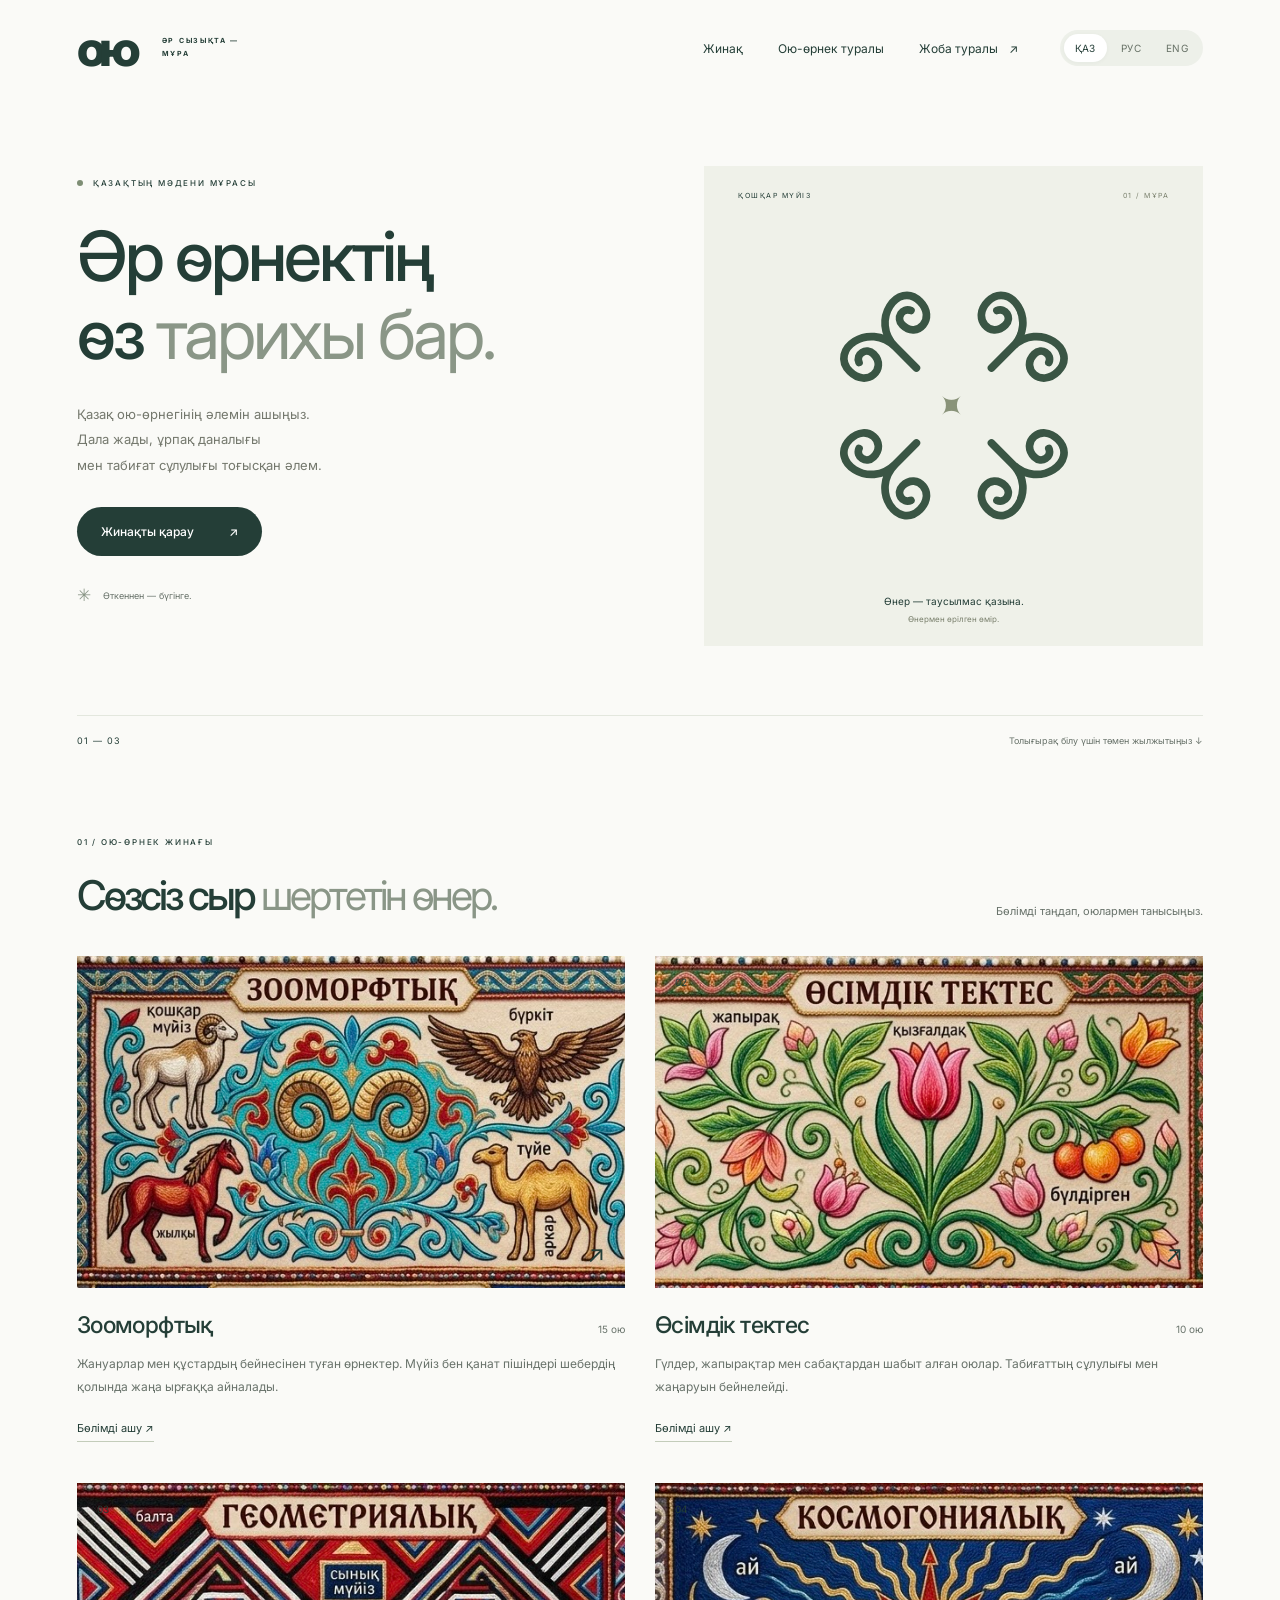
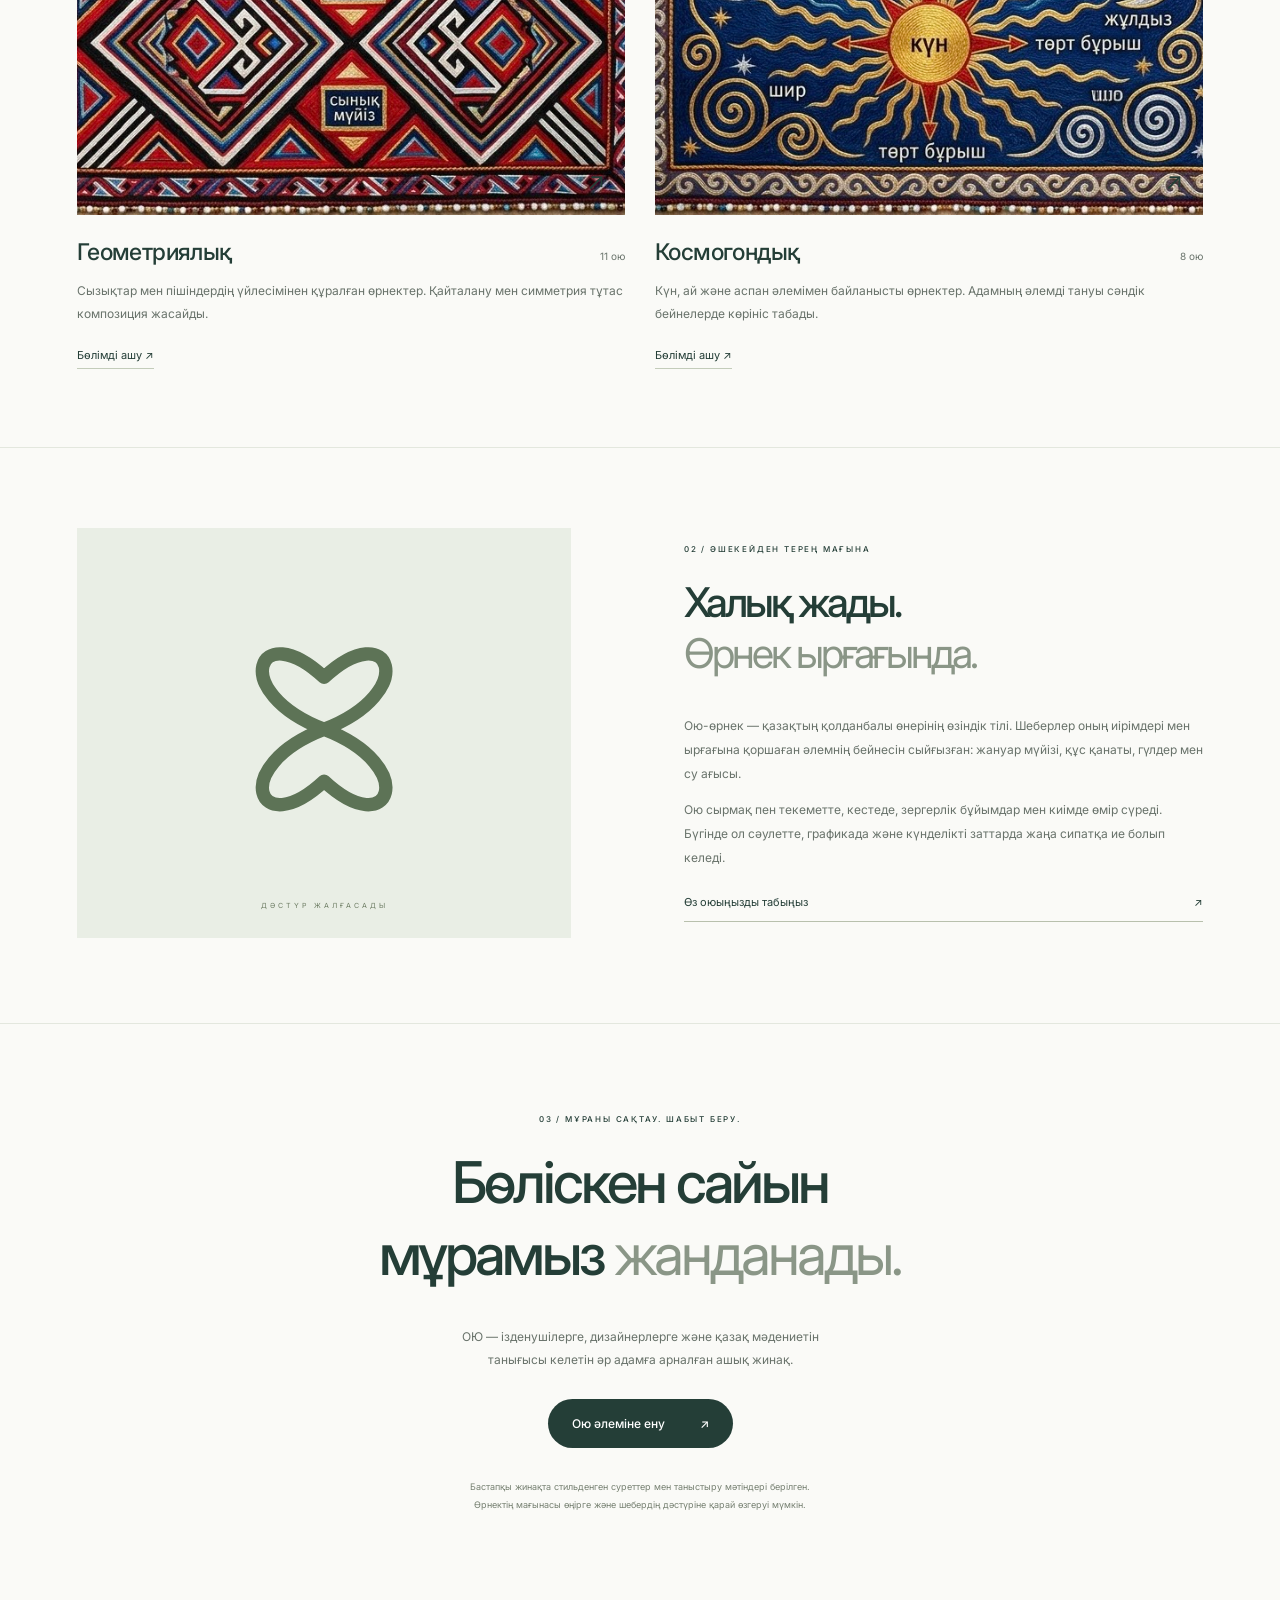
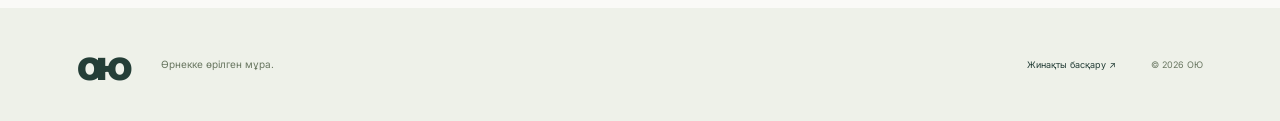
==== commit c4fa8c69: "Update index.html" ====
--- a/index.html
+++ b/index.html
@@ -1,6 +1,6 @@
 <!DOCTYPE html><html lang="kk"><head><meta charset="utf-8"><meta name="viewport" content="width=device-width,initial-scale=1"><meta name="theme-color" content="#183e39"><meta name="description" content="Ою — қазақ ою-өрнектерінің жинағы. Тарихын, мағынасын және қолданылуын таныңыз."><title>ОЮ — ұлттық мұраның ізі</title><link rel="stylesheet" href="assets/style.css"><link rel="stylesheet" href="assets/minimal.css"><link rel="stylesheet" href="assets/pages.css"></head><body>
 <header class="header"><a class="logo" href="#">ою<span>ӘР СЫЗЫҚТА — МҰРА</span></a><nav aria-label="Негізгі мәзір"><a href="#collection">Жинақ</a><a href="#story">Ою-өрнек туралы</a><a href="#project">Жоба туралы <span>↗</span></a></nav><nav class="language-switch" aria-label="Тіл / Язык"><a href="?lang=kk" lang="kk" hreflang="kk" aria-current="true">ҚАЗ</a><a href="?lang=ru" lang="ru" hreflang="ru">РУС</a><a href="?lang=en" lang="en">ENG</a></nav><a class="header-cta" href="#collection">Танысу <span>↗</span></a></header>
-<main><section class="hero"><div class="hero-copy"><div class="eyebrow"><i></i> ҚАЗАҚТЫҢ МӘДЕНИ МҰРАСЫ</div><h1>Әр өрнектің<br>өз <em>тарихы бар.</em></h1><p>Қазақ ою-өрнегінің әлемін ашыңыз.<br>Дала жады, ұрпақ даналығы<br>мен табиғат сұлулығы тоғысқан әлем.</p><a class="button" href="#collection">Жинақты қарау <span>↗</span></a><div class="hero-note"><span>✳</span> Өткеннен — бүгінге.</div></div><div class="hero-art"><div class="art-caption">ҚОШҚАР МҮЙІЗ <span>01 / МҰРА</span></div><div class="medallion"><div class="horn h0"><svg viewBox="-85 -10 170 155" fill="none" aria-hidden="true"><g stroke="currentColor" stroke-width="9" stroke-linecap="round" stroke-linejoin="round"><path d="M0 65 C0 22 58 12 58 48 C58 76 24 77 24 53 C24 41 39 38 43 48 M0 65 C0 22 -58 12 -58 48 C-58 76 -24 77 -24 53 C-24 41 -39 38 -43 48 M0 65 L0 100" /></g></svg></div><div class="horn h1"><svg viewBox="-85 -10 170 155" fill="none" aria-hidden="true"><g stroke="currentColor" stroke-width="9" stroke-linecap="round" stroke-linejoin="round"><path d="M0 65 C0 22 58 12 58 48 C58 76 24 77 24 53 C24 41 39 38 43 48 M0 65 C0 22 -58 12 -58 48 C-58 76 -24 77 -24 53 C-24 41 -39 38 -43 48 M0 65 L0 100" /></g></svg></div><div class="horn h2"><svg viewBox="-85 -10 170 155" fill="none" aria-hidden="true"><g stroke="currentColor" stroke-width="9" stroke-linecap="round" stroke-linejoin="round"><path d="M0 65 C0 22 58 12 58 48 C58 76 24 77 24 53 C24 41 39 38 43 48 M0 65 C0 22 -58 12 -58 48 C-58 76 -24 77 -24 53 C-24 41 -39 38 -43 48 M0 65 L0 100" /></g></svg></div><div class="horn h3"><svg viewBox="-85 -10 170 155" fill="none" aria-hidden="true"><g stroke="currentColor" stroke-width="9" stroke-linecap="round" stroke-linejoin="round"><path d="M0 65 C0 22 58 12 58 48 C58 76 24 77 24 53 C24 41 39 38 43 48 M0 65 C0 22 -58 12 -58 48 C-58 76 -24 77 -24 53 C-24 41 -39 38 -43 48 M0 65 L0 100" /></g></svg></div><div class="medallion-center">✦</div></div><div class="art-bottom"><span>Өнер — таусылмас қазына.</span><span>Өнермен өрілген өмір.</span></div></div><div class="hero-index">01 — 03 <span>Толығырақ білу үшін төмен жылжытыңыз ↓</span></div></section>
+<main><section class="hero"><div class="hero-copy"><div class="eyebrow"><i></i> ҚАЗАҚТЫҢ МӘДЕНИ МҰРАСЫ</div><h1 class="hero-quote">Ою-өрнек – халқымыздың тарихы мен мәдениетін бейнелейтін ұлттық өнер мұрасы.</h1><p>Қазақ ою-өрнегінің әлемін ашыңыз.<br>Дала жады, ұрпақ даналығы<br>мен табиғат сұлулығы тоғысқан әлем.</p><a class="button" href="#collection">Жинақты қарау <span>↗</span></a><div class="hero-note"><span>✳</span> Өткеннен — бүгінге.</div></div><div class="hero-art"><div class="art-caption">ҚОШҚАР МҮЙІЗ <span>01 / МҰРА</span></div><div class="medallion"><img src="assets/oyu-hero.png" alt="Көк түсті қазақ ою-өрнегі"></div><div class="art-bottom"><span>Өнер — таусылмас қазына.</span><span>Өнермен өрілген өмір.</span></div></div><div class="hero-index">01 — 03 <span>Толығырақ білу үшін төмен жылжытыңыз ↓</span></div></section>
 <div class="ticker" aria-hidden="true"><span>ҰЛТТЫҚ МҰРА</span> ✳ <span>ӨРНЕКТЕГІ ӨНЕР</span> ✳ <span>ДАЛА ДАУЫСЫ</span> ✳ <span>ЖАЛҒАСҚАН ДӘСТҮР</span> ✳ <span>ҰЛТТЫҚ МҰРА</span></div>
 <section class="collection section" id="collection">
 <div class="section-top"><div><div class="eyebrow">01 / ОЮ-ӨРНЕК ЖИНАҒЫ</div><h2>Сөзсіз сыр <em>шертетін өнер.</em></h2></div><p>Бөлімді таңдап, оюлармен танысыңыз.</p></div>
@@ -11,4 +11,4 @@
 </div></section><section class="story section" id="story"><div class="story-art"><svg viewBox="-85 -10 170 155" fill="none" aria-hidden="true"><g stroke="currentColor" stroke-width="9" stroke-linecap="round" stroke-linejoin="round"><path d="M0 65 C-65 40 -45 -12 0 30 C45 -12 65 40 0 65 C65 90 45 142 0 100 C-45 142 -65 90 0 65 Z" /></g></svg><span>ДӘСТҮР ЖАЛҒАСАДЫ</span></div><div class="story-copy"><div class="eyebrow">02 / ӘШЕКЕЙДЕН ТЕРЕҢ МАҒЫНА</div><h2>Халық жады.<br><em>Өрнек ырғағында.</em></h2><p>Ою-өрнек — қазақтың қолданбалы өнерінің өзіндік тілі. Шеберлер оның иірімдері мен ырғағына қоршаған әлемнің бейнесін сыйғызған: жануар мүйізі, құс қанаты, гүлдер мен су ағысы.</p><p>Ою сырмақ пен текеметте, кестеде, зергерлік бұйымдар мен киімде өмір сүреді. Бүгінде ол сәулетте, графикада және күнделікті заттарда жаңа сипатқа ие болып келеді.</p><a href="#collection" class="text-link">Өз оюыңызды табыңыз <span>↗</span></a></div></section>
 <section class="project section" id="project"><div class="eyebrow">03 / МҰРАНЫ САҚТАУ. ШАБЫТ БЕРУ.</div><h2>Бөліскен сайын<br>мұрамыз <em>жанданады.</em></h2><p>ОЮ — ізденушілерге, дизайнерлерге және қазақ мәдениетін<br>танығысы келетін әр адамға арналған ашық жинақ.</p><a class="button" href="#collection">Ою әлеміне ену <span>↗</span></a><small>Бастапқы жинақта стильденген суреттер мен таныстыру мәтіндері берілген.<br>Өрнектің мағынасы өңірге және шебердің дәстүріне қарай өзгеруі мүмкін.</small></section></main>
 <footer><a class="logo" href="#">ою</a><p>Өрнекке өрілген мұра.</p><a href="admin.html">Жинақты басқару ↗</a><span>© 2026 ОЮ</span></footer>
-<script src="assets/catalog.js"></script><script src="assets/templates.js?v=20261104-kk2"></script><script src="assets/i18n-en.js"></script><script src="assets/github.js"></script><script src="assets/editor-languages.js"></script><script src="assets/static.js"></script></body></html>+<script src="assets/catalog.js"></script><script src="assets/templates.js?v=20261104-kk2"></script><script src="assets/i18n-en.js"></script><script src="assets/github.js"></script><script src="assets/editor-languages.js"></script><script src="assets/static.js"></script></body></html>
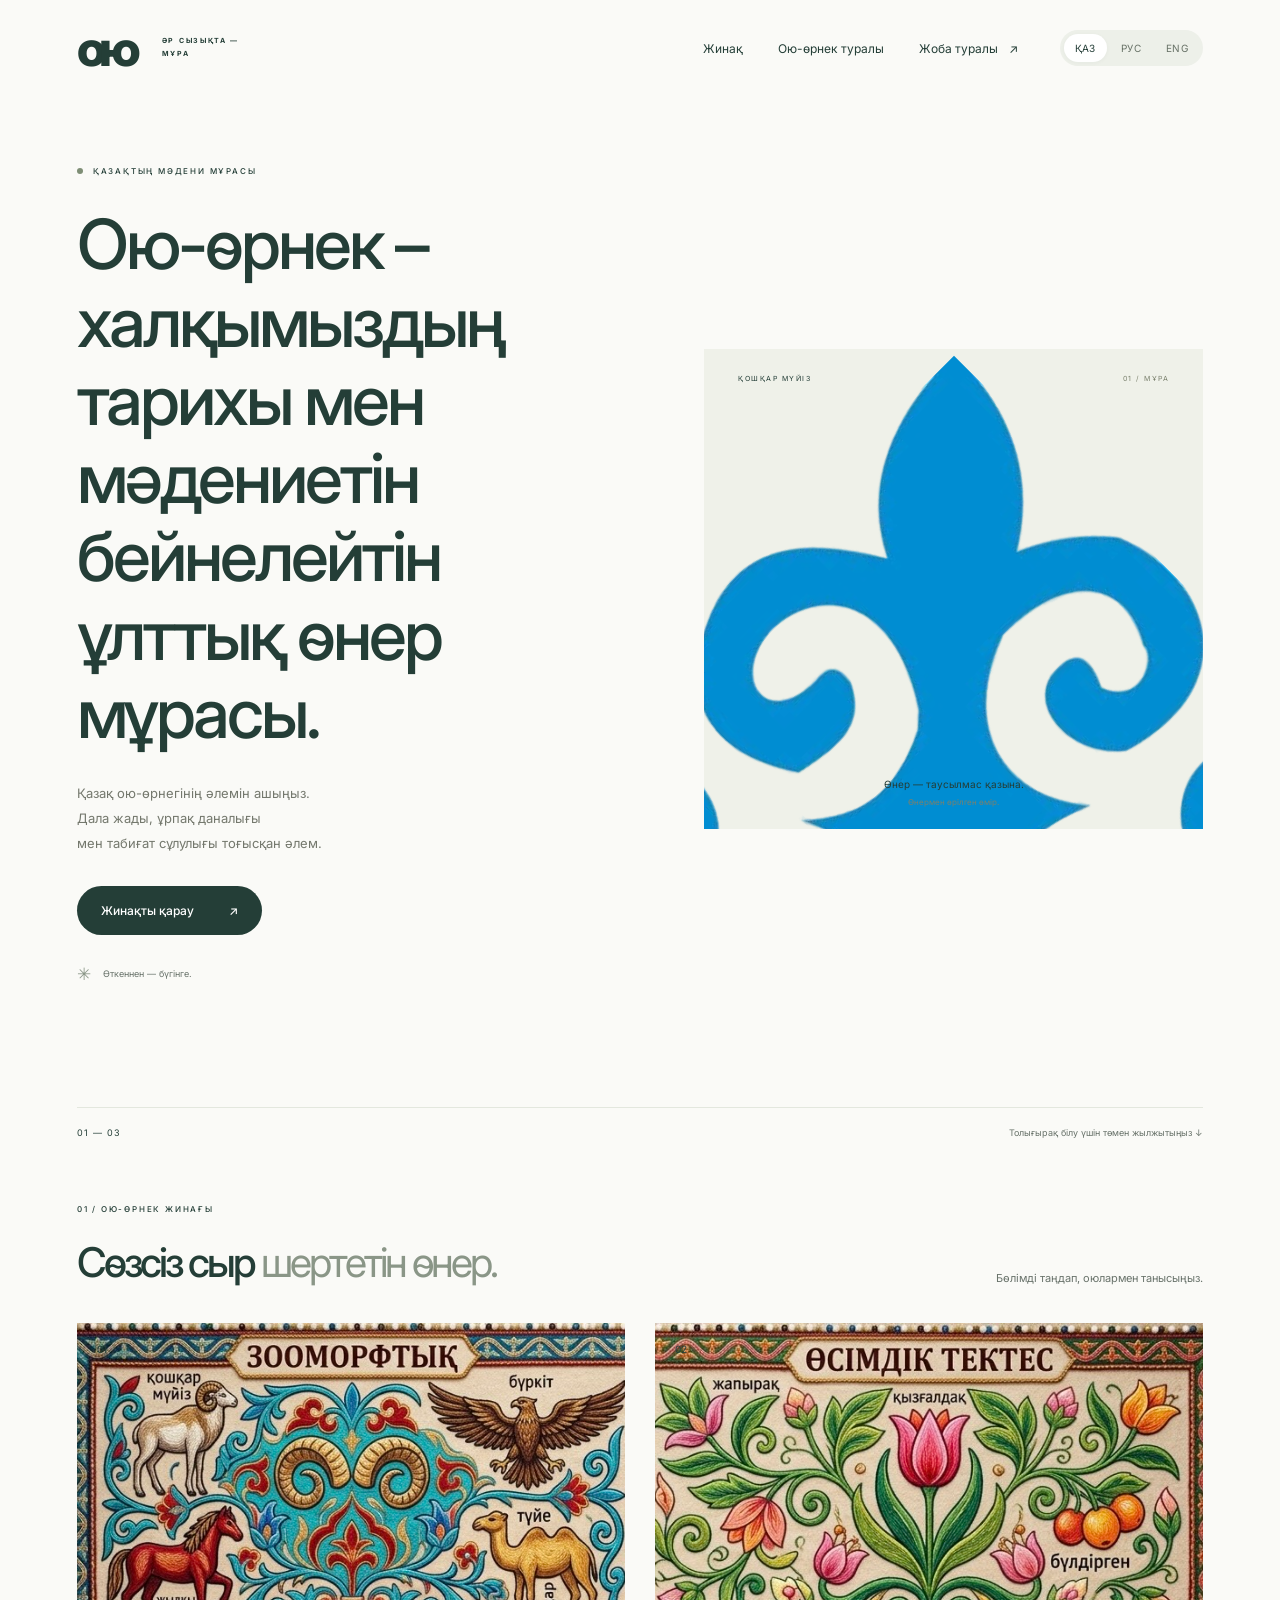
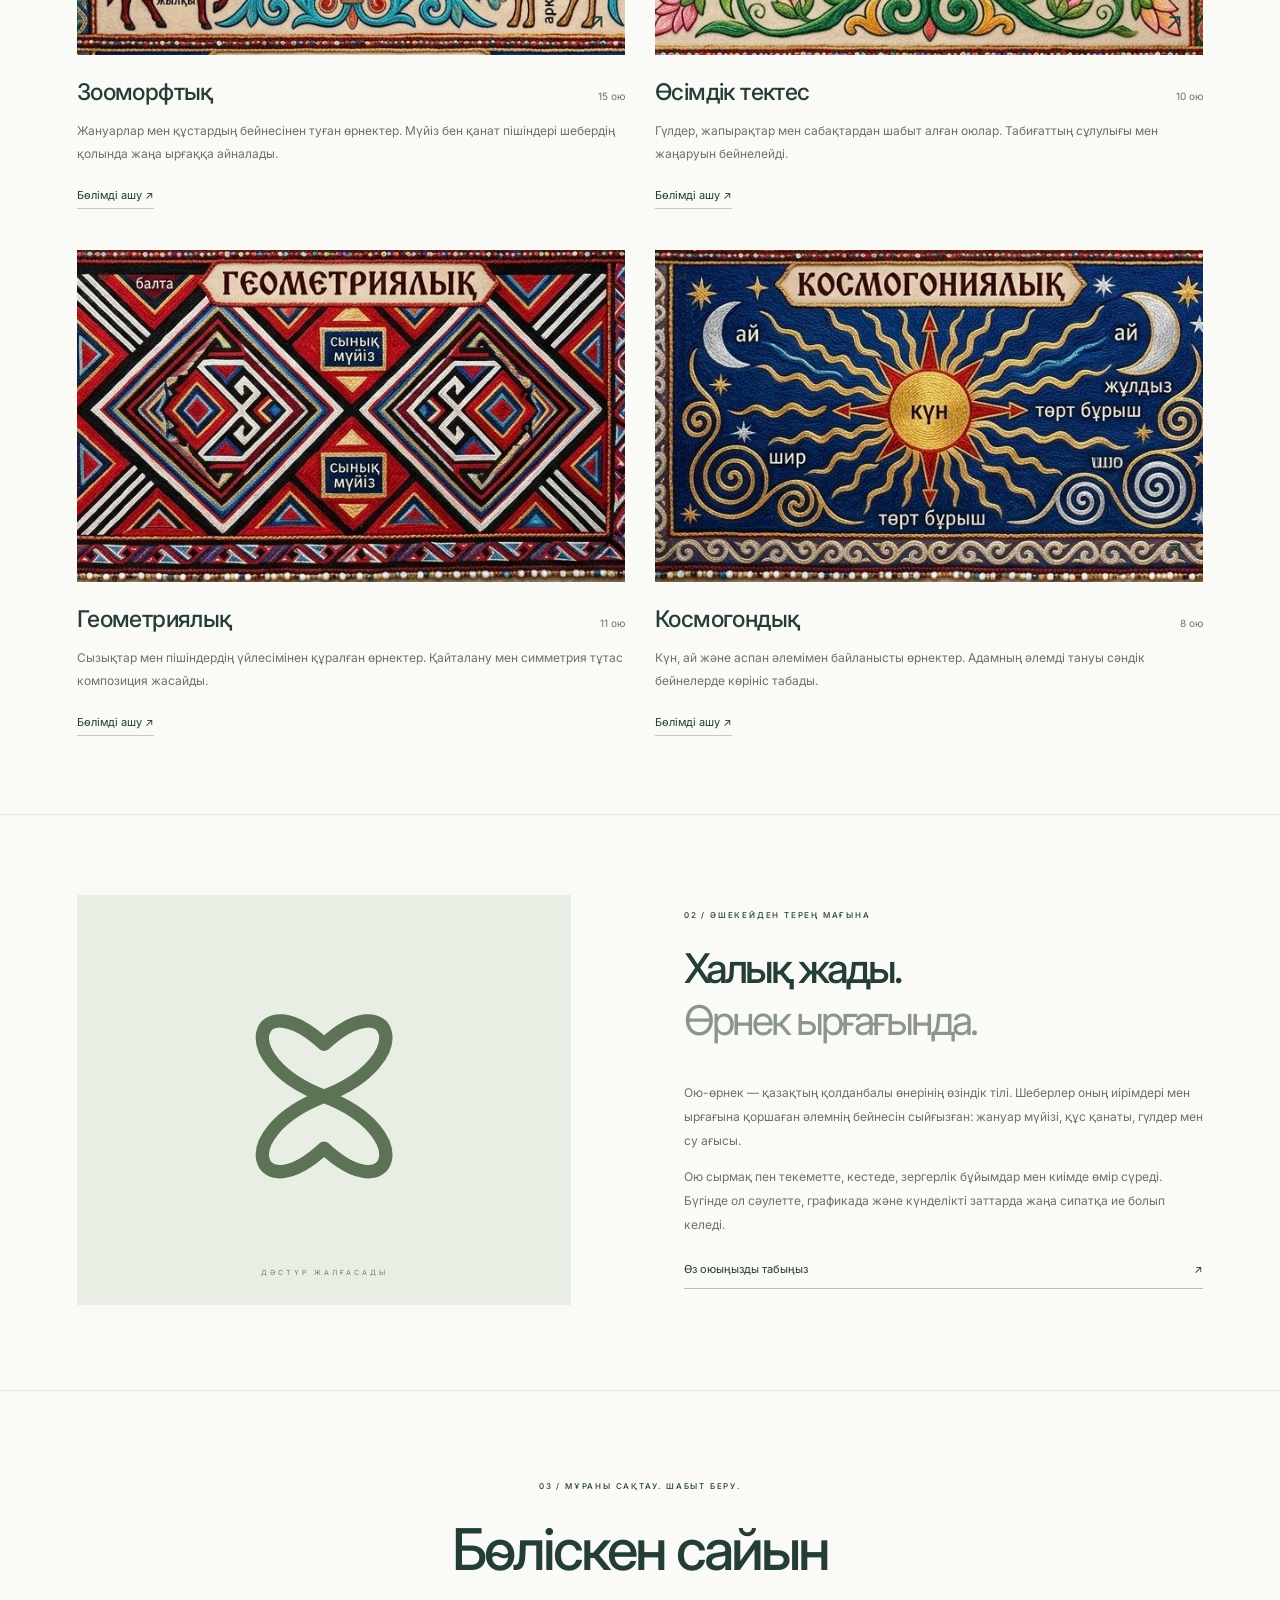
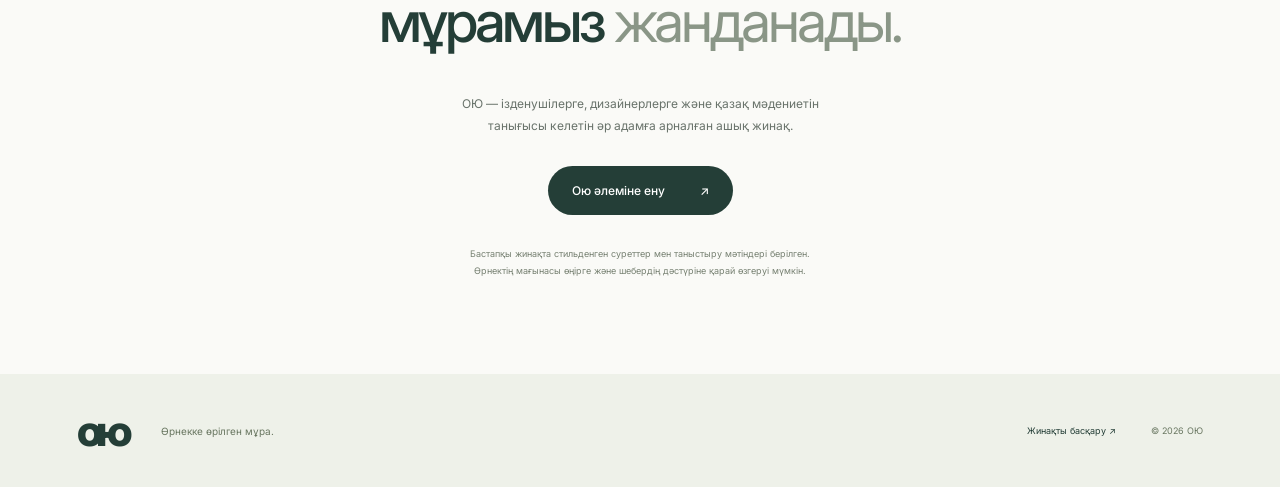
==== commit 18bc8e48: "Update index.html" ====
--- a/index.html
+++ b/index.html
@@ -1,6 +1,6 @@
-<!DOCTYPE html><html lang="kk"><head><meta charset="utf-8"><meta name="viewport" content="width=device-width,initial-scale=1"><meta name="theme-color" content="#183e39"><meta name="description" content="Ою — қазақ ою-өрнектерінің жинағы. Тарихын, мағынасын және қолданылуын таныңыз."><title>ОЮ — ұлттық мұраның ізі</title><link rel="stylesheet" href="assets/style.css"><link rel="stylesheet" href="assets/minimal.css"><link rel="stylesheet" href="assets/pages.css"></head><body>
+<!DOCTYPE html><html lang="kk"><head><meta charset="utf-8"><meta name="viewport" content="width=device-width,initial-scale=1"><meta name="theme-color" content="#183e39"><meta name="description" content="Ою — қазақ ою-өрнектерінің жинағы. Тарихын, мағынасын және қолданылуын таныңыз."><title>ОЮ — ұлттық мұраның ізі</title><link rel="stylesheet" href="assets/style.css?v=20261119-2"><link rel="stylesheet" href="assets/minimal.css"><link rel="stylesheet" href="assets/pages.css"></head><body>
 <header class="header"><a class="logo" href="#">ою<span>ӘР СЫЗЫҚТА — МҰРА</span></a><nav aria-label="Негізгі мәзір"><a href="#collection">Жинақ</a><a href="#story">Ою-өрнек туралы</a><a href="#project">Жоба туралы <span>↗</span></a></nav><nav class="language-switch" aria-label="Тіл / Язык"><a href="?lang=kk" lang="kk" hreflang="kk" aria-current="true">ҚАЗ</a><a href="?lang=ru" lang="ru" hreflang="ru">РУС</a><a href="?lang=en" lang="en">ENG</a></nav><a class="header-cta" href="#collection">Танысу <span>↗</span></a></header>
-<main><section class="hero"><div class="hero-copy"><div class="eyebrow"><i></i> ҚАЗАҚТЫҢ МӘДЕНИ МҰРАСЫ</div><h1 class="hero-quote">Ою-өрнек – халқымыздың тарихы мен мәдениетін бейнелейтін ұлттық өнер мұрасы.</h1><p>Қазақ ою-өрнегінің әлемін ашыңыз.<br>Дала жады, ұрпақ даналығы<br>мен табиғат сұлулығы тоғысқан әлем.</p><a class="button" href="#collection">Жинақты қарау <span>↗</span></a><div class="hero-note"><span>✳</span> Өткеннен — бүгінге.</div></div><div class="hero-art"><div class="art-caption">ҚОШҚАР МҮЙІЗ <span>01 / МҰРА</span></div><div class="medallion"><img src="assets/oyu-hero.png" alt="Көк түсті қазақ ою-өрнегі"></div><div class="art-bottom"><span>Өнер — таусылмас қазына.</span><span>Өнермен өрілген өмір.</span></div></div><div class="hero-index">01 — 03 <span>Толығырақ білу үшін төмен жылжытыңыз ↓</span></div></section>
+<main><section class="hero"><div class="hero-copy"><div class="eyebrow"><i></i> ҚАЗАҚТЫҢ МӘДЕНИ МҰРАСЫ</div><h1 class="hero-quote">Ою-өрнек – халқымыздың тарихы мен мәдениетін бейнелейтін ұлттық өнер мұрасы.</h1><p>Қазақ ою-өрнегінің әлемін ашыңыз.<br>Дала жады, ұрпақ даналығы<br>мен табиғат сұлулығы тоғысқан әлем.</p><a class="button" href="#collection">Жинақты қарау <span>↗</span></a><div class="hero-note"><span>✳</span> Өткеннен — бүгінге.</div></div><div class="hero-art"><div class="art-caption">ҚОШҚАР МҮЙІЗ <span>01 / МҰРА</span></div><div class="medallion"><img src="assets/oyu-hero.png?v=20261119-2" alt="Көк түсті қазақ ою-өрнегі"></div><div class="art-bottom"><span>Өнер — таусылмас қазына.</span><span>Өнермен өрілген өмір.</span></div></div><div class="hero-index">01 — 03 <span>Толығырақ білу үшін төмен жылжытыңыз ↓</span></div></section>
 <div class="ticker" aria-hidden="true"><span>ҰЛТТЫҚ МҰРА</span> ✳ <span>ӨРНЕКТЕГІ ӨНЕР</span> ✳ <span>ДАЛА ДАУЫСЫ</span> ✳ <span>ЖАЛҒАСҚАН ДӘСТҮР</span> ✳ <span>ҰЛТТЫҚ МҰРА</span></div>
 <section class="collection section" id="collection">
 <div class="section-top"><div><div class="eyebrow">01 / ОЮ-ӨРНЕК ЖИНАҒЫ</div><h2>Сөзсіз сыр <em>шертетін өнер.</em></h2></div><p>Бөлімді таңдап, оюлармен танысыңыз.</p></div>
@@ -11,4 +11,4 @@
 </div></section><section class="story section" id="story"><div class="story-art"><svg viewBox="-85 -10 170 155" fill="none" aria-hidden="true"><g stroke="currentColor" stroke-width="9" stroke-linecap="round" stroke-linejoin="round"><path d="M0 65 C-65 40 -45 -12 0 30 C45 -12 65 40 0 65 C65 90 45 142 0 100 C-45 142 -65 90 0 65 Z" /></g></svg><span>ДӘСТҮР ЖАЛҒАСАДЫ</span></div><div class="story-copy"><div class="eyebrow">02 / ӘШЕКЕЙДЕН ТЕРЕҢ МАҒЫНА</div><h2>Халық жады.<br><em>Өрнек ырғағында.</em></h2><p>Ою-өрнек — қазақтың қолданбалы өнерінің өзіндік тілі. Шеберлер оның иірімдері мен ырғағына қоршаған әлемнің бейнесін сыйғызған: жануар мүйізі, құс қанаты, гүлдер мен су ағысы.</p><p>Ою сырмақ пен текеметте, кестеде, зергерлік бұйымдар мен киімде өмір сүреді. Бүгінде ол сәулетте, графикада және күнделікті заттарда жаңа сипатқа ие болып келеді.</p><a href="#collection" class="text-link">Өз оюыңызды табыңыз <span>↗</span></a></div></section>
 <section class="project section" id="project"><div class="eyebrow">03 / МҰРАНЫ САҚТАУ. ШАБЫТ БЕРУ.</div><h2>Бөліскен сайын<br>мұрамыз <em>жанданады.</em></h2><p>ОЮ — ізденушілерге, дизайнерлерге және қазақ мәдениетін<br>танығысы келетін әр адамға арналған ашық жинақ.</p><a class="button" href="#collection">Ою әлеміне ену <span>↗</span></a><small>Бастапқы жинақта стильденген суреттер мен таныстыру мәтіндері берілген.<br>Өрнектің мағынасы өңірге және шебердің дәстүріне қарай өзгеруі мүмкін.</small></section></main>
 <footer><a class="logo" href="#">ою</a><p>Өрнекке өрілген мұра.</p><a href="admin.html">Жинақты басқару ↗</a><span>© 2026 ОЮ</span></footer>
-<script src="assets/catalog.js"></script><script src="assets/templates.js?v=20261104-kk2"></script><script src="assets/i18n-en.js"></script><script src="assets/github.js"></script><script src="assets/editor-languages.js"></script><script src="assets/static.js"></script></body></html>
+<script src="assets/catalog.js"></script><script src="assets/templates.js?v=20261119-2"></script><script src="assets/i18n-en.js"></script><script src="assets/github.js"></script><script src="assets/editor-languages.js"></script><script src="assets/static.js"></script></body></html>
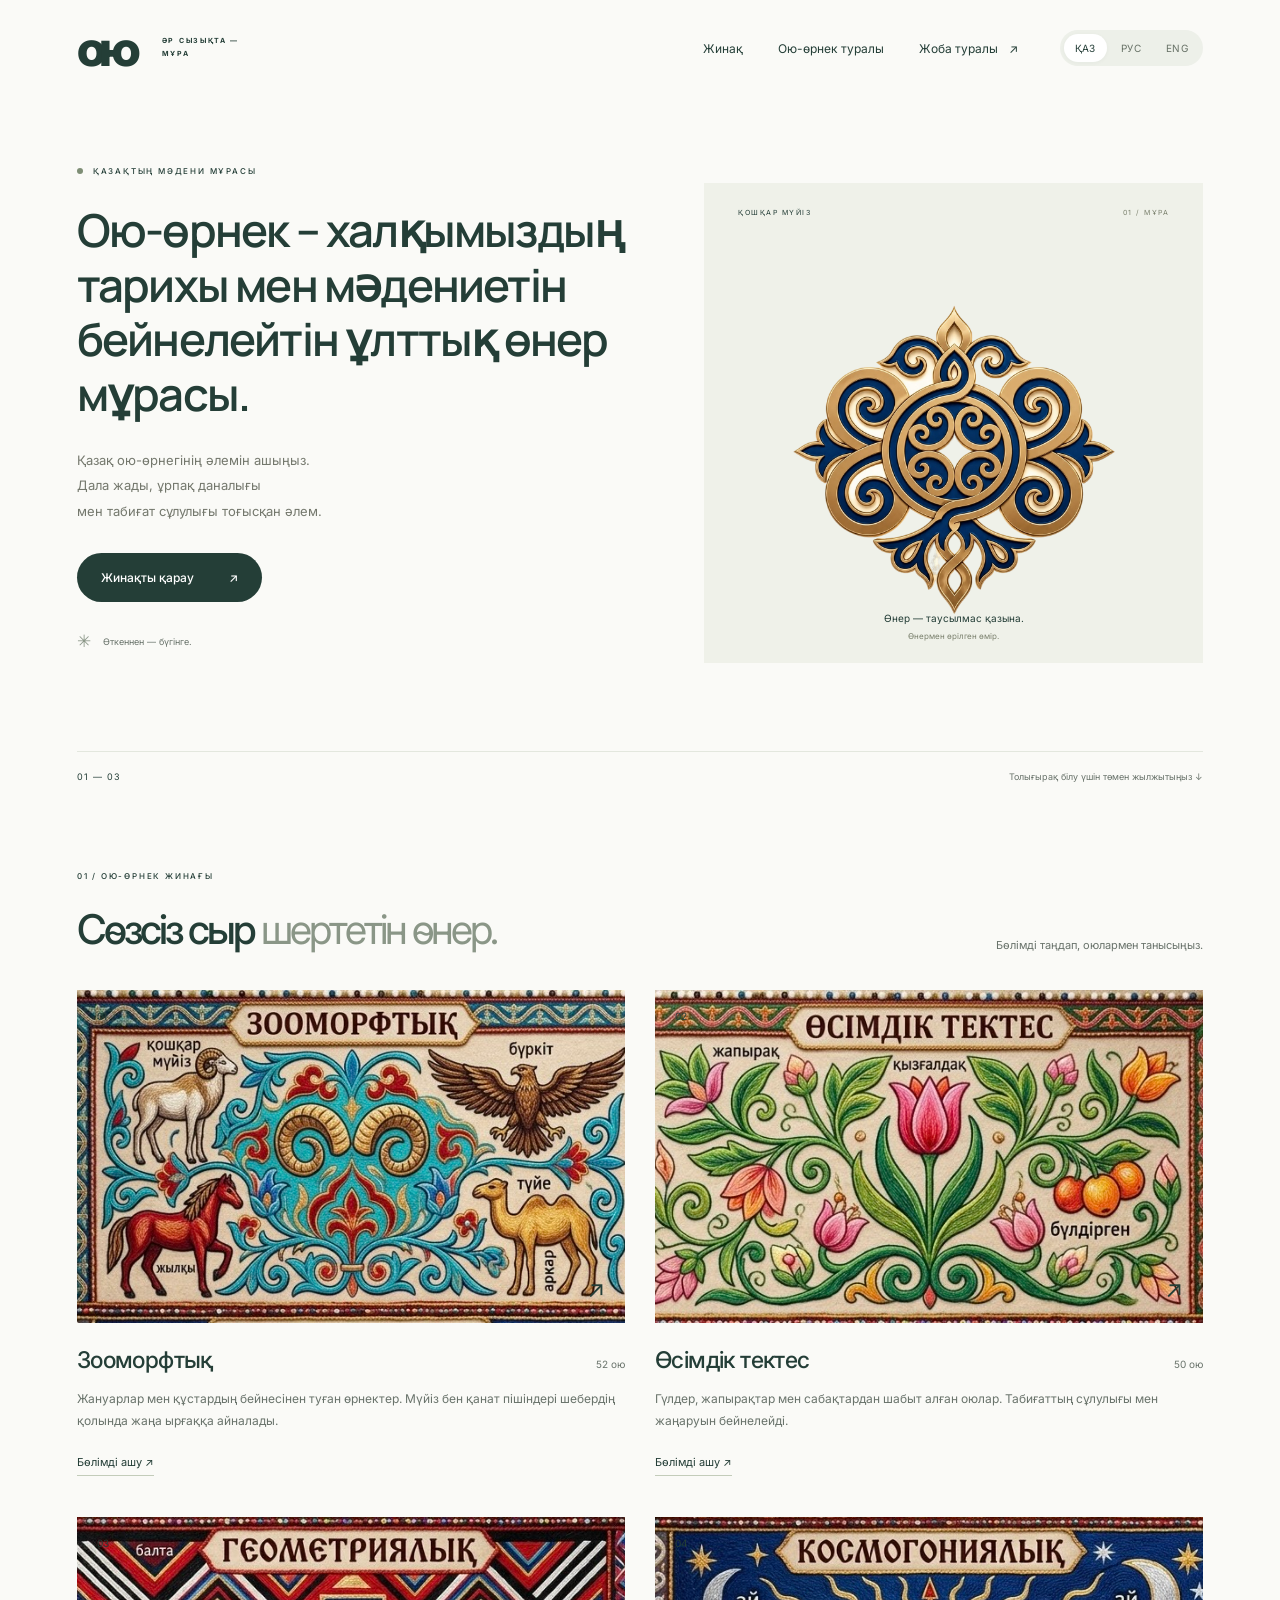
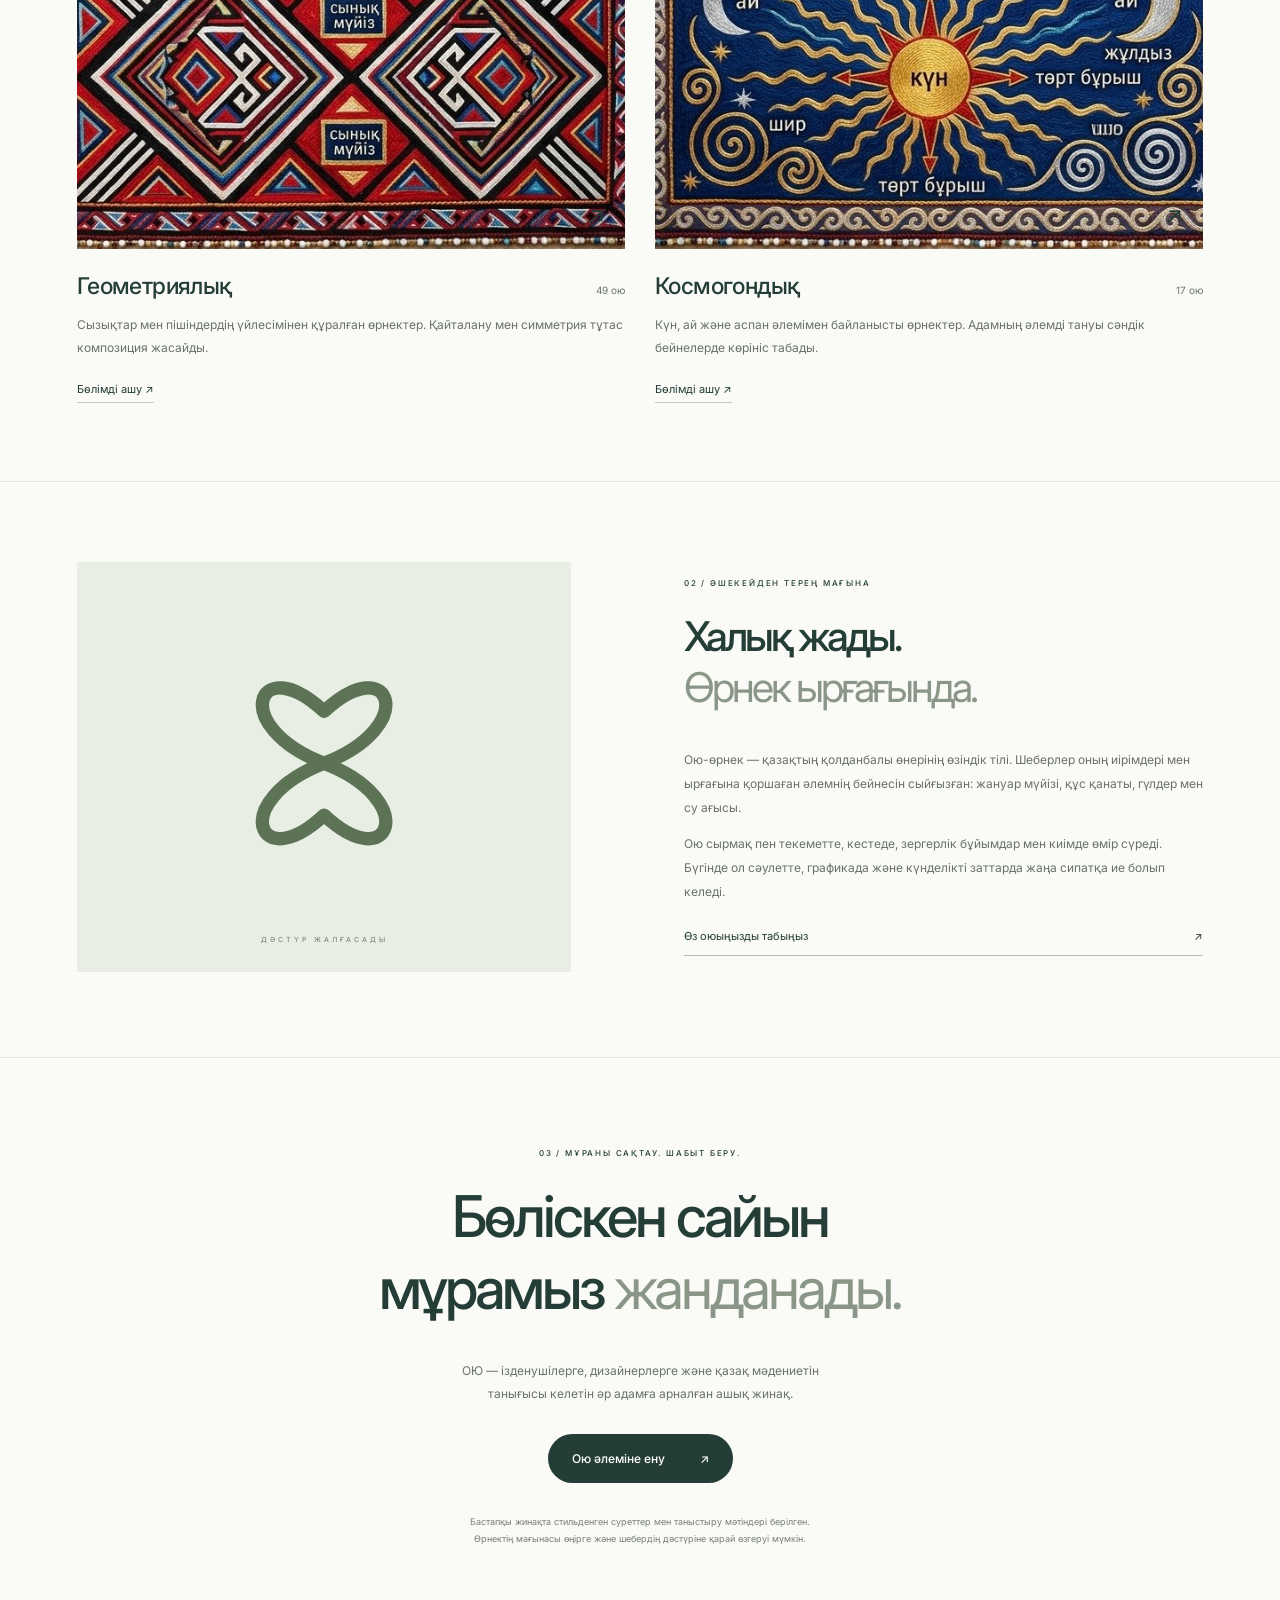
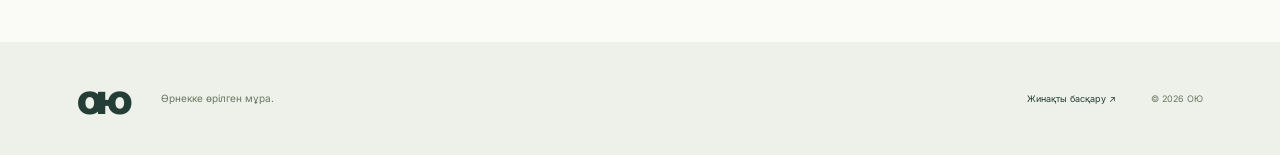
==== commit df206ca6: "Update index.html" ====
--- a/index.html
+++ b/index.html
@@ -1,6 +1,6 @@
 <!DOCTYPE html><html lang="kk"><head><meta charset="utf-8"><meta name="viewport" content="width=device-width,initial-scale=1"><meta name="theme-color" content="#183e39"><meta name="description" content="Ою — қазақ ою-өрнектерінің жинағы. Тарихын, мағынасын және қолданылуын таныңыз."><title>ОЮ — ұлттық мұраның ізі</title><link rel="stylesheet" href="assets/style.css?v=20261119-2"><link rel="stylesheet" href="assets/minimal.css"><link rel="stylesheet" href="assets/pages.css"></head><body>
 <header class="header"><a class="logo" href="#">ою<span>ӘР СЫЗЫҚТА — МҰРА</span></a><nav aria-label="Негізгі мәзір"><a href="#collection">Жинақ</a><a href="#story">Ою-өрнек туралы</a><a href="#project">Жоба туралы <span>↗</span></a></nav><nav class="language-switch" aria-label="Тіл / Язык"><a href="?lang=kk" lang="kk" hreflang="kk" aria-current="true">ҚАЗ</a><a href="?lang=ru" lang="ru" hreflang="ru">РУС</a><a href="?lang=en" lang="en">ENG</a></nav><a class="header-cta" href="#collection">Танысу <span>↗</span></a></header>
-<main><section class="hero"><div class="hero-copy"><div class="eyebrow"><i></i> ҚАЗАҚТЫҢ МӘДЕНИ МҰРАСЫ</div><h1 class="hero-quote">Ою-өрнек – халқымыздың тарихы мен мәдениетін бейнелейтін ұлттық өнер мұрасы.</h1><p>Қазақ ою-өрнегінің әлемін ашыңыз.<br>Дала жады, ұрпақ даналығы<br>мен табиғат сұлулығы тоғысқан әлем.</p><a class="button" href="#collection">Жинақты қарау <span>↗</span></a><div class="hero-note"><span>✳</span> Өткеннен — бүгінге.</div></div><div class="hero-art"><div class="art-caption">ҚОШҚАР МҮЙІЗ <span>01 / МҰРА</span></div><div class="medallion"><img src="assets/oyu-hero.png?v=20261119-2" alt="Көк түсті қазақ ою-өрнегі"></div><div class="art-bottom"><span>Өнер — таусылмас қазына.</span><span>Өнермен өрілген өмір.</span></div></div><div class="hero-index">01 — 03 <span>Толығырақ білу үшін төмен жылжытыңыз ↓</span></div></section>
+<main><section class="hero"><div class="hero-copy"><div class="eyebrow"><i></i> ҚАЗАҚТЫҢ МӘДЕНИ МҰРАСЫ</div><h1 class="hero-quote">Ою-өрнек – халқымыздың тарихы мен мәдениетін бейнелейтін ұлттық өнер мұрасы.</h1><p>Қазақ ою-өрнегінің әлемін ашыңыз.<br>Дала жады, ұрпақ даналығы<br>мен табиғат сұлулығы тоғысқан әлем.</p><a class="button" href="#collection">Жинақты қарау <span>↗</span></a><div class="hero-note"><span>✳</span> Өткеннен — бүгінге.</div></div><div class="hero-art"><div class="art-caption">ДАРЫН <span>01 / МҰРА</span></div><div class="medallion"><img src="assets/oyu-hero.png?v=20261119-2" alt="Көк түсті қазақ ою-өрнегі"></div><div class="art-bottom"><span>Өнер — таусылмас қазына.</span><span>Өнермен өрілген өмір.</span></div></div><div class="hero-index">01 — 03 <span>Толығырақ білу үшін төмен жылжытыңыз ↓</span></div></section>
 <div class="ticker" aria-hidden="true"><span>ҰЛТТЫҚ МҰРА</span> ✳ <span>ӨРНЕКТЕГІ ӨНЕР</span> ✳ <span>ДАЛА ДАУЫСЫ</span> ✳ <span>ЖАЛҒАСҚАН ДӘСТҮР</span> ✳ <span>ҰЛТТЫҚ МҰРА</span></div>
 <section class="collection section" id="collection">
 <div class="section-top"><div><div class="eyebrow">01 / ОЮ-ӨРНЕК ЖИНАҒЫ</div><h2>Сөзсіз сыр <em>шертетін өнер.</em></h2></div><p>Бөлімді таңдап, оюлармен танысыңыз.</p></div>
--- a/assets/style.css
+++ b/assets/style.css
@@ -1,3 +1,11 @@
 @import url('https://fonts.googleapis.com/css2?family=Manrope:wght@400;500;600;700;800&family=Playfair+Display:ital,wght@0,500;0,600;0,700;1,500;1,600&display=swap');
 :root{--paper:#f6f3eb;--ink:#203f38;--muted:#777a6d;--line:#dcded1;--rust:#ad5037;--green:#203f38}*{box-sizing:border-box}html{scroll-behavior:smooth;scroll-padding-top:30px}body{margin:0;background:var(--paper);color:var(--ink);font-family:Manrope,Arial,sans-serif;font-size:14px}button,input,textarea,select{font:inherit}button,a,input,textarea,select{-webkit-tap-highlight-color:transparent}button,a{touch-action:manipulation}a{color:inherit;text-decoration:none}button{cursor:pointer}button:focus-visible,a:focus-visible,input:focus-visible,textarea:focus-visible,select:focus-visible{outline:3px solid #be7947;outline-offset:4px}[hidden]{display:none!important}.header{height:110px;max-width:1440px;margin:auto;padding:0 6%;display:flex;align-items:center;justify-content:space-between;border-bottom:1px solid var(--line)}.logo{font-size:56px;line-height:1;font-weight:800;letter-spacing:-7px;display:flex;align-items:center;gap:28px}.logo span{font-size:8px;font-weight:700;letter-spacing:2px;max-width:105px;line-height:1.8}.header nav{display:flex;gap:35px;font-size:12px}.header nav a:hover,.text-link:hover{color:var(--rust)}.header nav span{margin-left:8px}.header-cta{padding:12px 18px;border:1px solid #b4bbaa;border-radius:5px;font-size:12px}.header-cta span{margin-left:24px}.hero{max-width:1440px;margin:auto;padding:70px 6% 0;display:grid;grid-template-columns:1.1fr 1fr;gap:45px}.eyebrow{font-size:9px;font-weight:800;letter-spacing:2px;display:flex;align-items:center;gap:10px}.eyebrow i{width:6px;height:6px;background:var(--rust);border-radius:50%}h1,h2,h3,p{margin-top:0}h1,h2{font-family:'Playfair Display',Georgia,serif;font-weight:500;letter-spacing:-2px}h1{font-size:clamp(52px,5.6vw,84px);line-height:1.12;margin:27px 0}h1 em,h2 em{font-weight:500;color:var(--rust)}.hero-copy>p{line-height:1.9;color:#74786d;font-size:14px;margin-bottom:29px}.button{display:inline-flex;align-items:center;justify-content:space-between;gap:42px;background:var(--green);color:#fff;padding:19px 24px;border:0;border-radius:4px;font-size:12px}.button:hover{background:#315a4c}.hero-note{display:flex;gap:12px;align-items:center;margin:29px 0;font-size:10px;color:var(--muted)}.hero-note span{font-size:24px;color:var(--rust)}.hero-art{position:relative;background:#e8e8dc;min-height:480px;border-radius:140px 140px 4px 4px;display:flex;align-items:center;justify-content:center;overflow:hidden;background-image:radial-gradient(#abb09933 .7px,transparent .7px);background-size:5px 5px}.art-caption{position:absolute;top:40px;left:34px;right:34px;font-size:8px;letter-spacing:1.5px;display:flex;justify-content:space-between;z-index:2}.art-caption span{color:#7a806d}.medallion{width:350px;height:350px;position:relative;border:1px solid #a1aa8b80;border-radius:50%;outline:1px solid #a1aa8b50;outline-offset:15px;transform:rotate(45deg);color:var(--ink)}.medallion:after{content:'';position:absolute;inset:20px;border:1px solid #9da88e70;border-radius:50%}.horn{position:absolute;width:44%;height:49%;left:28%;top:1%;transform-origin:50% 100%}.horn svg{width:100%;height:100%}.h1{transform:rotate(90deg)}.h2{transform:rotate(180deg)}.h3{transform:rotate(270deg)}.medallion-center{position:absolute;left:44%;top:42%;font-size:43px;color:var(--rust)}.art-bottom{position:absolute;bottom:25px;text-align:center;display:grid;gap:7px;font-size:12px}.art-bottom span+span{font-size:8px;color:#7a806d}.hero-index{grid-column:1/-1;display:flex;justify-content:space-between;border-top:1px solid var(--line);padding:19px 0 22px;font-size:9px;letter-spacing:1px}.hero-index span{color:var(--muted);letter-spacing:0}.ticker{background:var(--green);color:#b6c2a5;white-space:nowrap;overflow:hidden;padding:22px 0;display:flex;align-items:center;justify-content:space-around;gap:40px;font-size:24px}.ticker span{font-size:10px;letter-spacing:3px;flex-shrink:0}.section{max-width:1440px;margin:auto;padding:84px 6%}.section-top{display:flex;justify-content:space-between;align-items:flex-end;gap:24px}h2{font-size:clamp(32px,3.2vw,48px);line-height:1.22;margin:20px 0 30px}.section-top>p{font-size:11px;color:var(--muted);line-height:1.9;margin-bottom:34px}.collection-tools{display:flex;justify-content:space-between;gap:18px;margin:12px 0 24px}.filters{display:flex;gap:7px;flex-wrap:wrap}.filter{border:1px solid var(--line);padding:10px 14px;background:transparent;border-radius:4px;color:#777c6e;font-size:10px}.filter.active{background:var(--green);border-color:var(--green);color:white}.search{display:flex;align-items:center;gap:10px;border-bottom:1px solid #bfc4b6;min-width:180px}.search span{font-size:25px}.search input{border:0;background:none;width:150px;padding:10px 0;font-size:11px;outline-offset:0}.results-label{display:flex;justify-content:space-between;font-size:9px;color:var(--muted);padding:0 0 16px}.results-label span+span{font-size:8px;letter-spacing:1.5px}.grid{display:grid;grid-template-columns:repeat(3,1fr);gap:35px 25px}.ornament-card{padding:0;border:0;text-align:left;color:inherit;background:transparent;min-width:0}.card-art{height:270px;border-radius:5px;position:relative;display:flex;align-items:center;justify-content:center;overflow:hidden;transition:transform .25s}.ornament-card:hover .card-art{transform:translateY(-5px)}.terracotta{background:#eaded1;color:#a54d35}.teal{background:#dfe5dc;color:#27554b}.olive{background:#e7e8d8;color:#7a8051}.sand{background:#ede4d5;color:#aa8051}.card-art>svg{width:49%;height:62%;transition:transform .35s}.ornament-card:hover svg{transform:scale(1.07)}.card-art img{width:100%;height:100%;object-fit:contain;padding:25px}.card-number{position:absolute;top:18px;left:20px;font-size:9px;opacity:.6}.card-open{position:absolute;right:17px;bottom:16px;width:28px;height:28px;border:1px solid currentColor;border-radius:50%;display:grid;place-items:center;font-size:16px;opacity:.7}.card-info{display:flex;justify-content:space-between;align-items:center;padding:18px 0;border-bottom:1px solid var(--line);gap:8px}.card-info h3{font-size:17px;margin:0 0 6px;font-weight:600}.card-info p{font-size:10px;color:var(--muted);margin:0}.card-info>span{font-size:8px;border:1px solid var(--line);padding:6px;border-radius:3px;color:var(--muted)}.collection-foot{margin:32px 0 0;font-size:10px;color:var(--muted);display:flex;justify-content:space-between;align-items:center}.collection-foot span{font-size:25px;color:var(--rust)}#empty{padding:50px 10px;text-align:center;color:var(--muted)}.story{display:grid;grid-template-columns:1fr 1.05fr;gap:8%;border-top:1px solid var(--line);align-items:center}.story-art{min-height:410px;background:var(--green);color:#c2c5a2;border-radius:4px 120px 4px 4px;display:flex;align-items:center;justify-content:center;position:relative;background-image:repeating-linear-gradient(45deg,transparent,transparent 18px,#ffffff05 19px,#ffffff05 20px)}.story-art>svg{width:62%;height:280px}.story-art>span{position:absolute;bottom:28px;font-size:8px;letter-spacing:3px}.story-copy>p{font-size:12px;line-height:1.95;color:var(--muted)}.text-link{margin-top:25px;display:flex;justify-content:space-between;border-bottom:1px solid #b8c0ad;padding-bottom:12px;font-size:11px}.project{text-align:center;border-top:1px solid var(--line);position:relative}.project .eyebrow{justify-content:center}.project h2{font-size:clamp(40px,4.5vw,65px)}.project p{line-height:1.9;color:var(--muted);font-size:12px;margin-bottom:28px}.project small{display:block;font-size:9px;line-height:1.9;color:var(--muted);margin-top:30px}footer{background:var(--green);color:#e6e8db;padding:34px 6%;display:flex;align-items:center;gap:35px}footer .logo{font-size:43px}footer p{margin:0;font-size:10px;color:#b9c2b0}footer>a:not(.logo){font-size:10px;margin-left:auto}footer>span{font-size:9px;color:#b9c2b0}dialog{background:var(--paper);border:0;border-radius:9px;padding:0;width:min(820px,92vw);max-height:90dvh;color:var(--ink)}dialog::backdrop{background:#102c27b5;backdrop-filter:blur(5px)}.close{position:absolute;right:14px;top:14px;z-index:3;border:0;border-radius:50%;width:35px;height:35px;background:var(--paper);font-size:25px;color:var(--ink)}#detail-content{display:grid;grid-template-columns:.8fr 1fr}#detail-content>.card-art{height:100%;min-height:400px;border-radius:0}.detail-body{padding:40px 30px}.detail-body>div{font-size:10px;letter-spacing:1px;color:var(--rust)}.detail-body h2{font-size:34px;margin:15px 0}.detail-body p{font-size:12px;line-height:1.9;color:#74786d}.detail-body h3{font-size:13px;margin-top:25px}.admin-body{max-width:1100px;margin:0 auto;padding:40px 25px}.admin-head{display:flex;justify-content:space-between;gap:20px;align-items:center;margin-bottom:40px}.admin-head h1{font-size:40px;margin:0}.admin-head a{font-size:12px}.panel{background:#fffdf6;border:1px solid var(--line);border-radius:8px;padding:30px}.auth{max-width:460px;margin:9vh auto}.panel h2{font-size:29px;margin-top:0}.field{display:grid;gap:8px;margin-bottom:18px;font-size:12px}.field input,.field textarea,.field select{width:100%;border:1px solid #cdd1c2;border-radius:4px;padding:12px;background:var(--paper);color:var(--ink)}.field textarea{min-height:100px;resize:vertical}.admin-layout{display:grid;grid-template-columns:1.15fr 1fr;gap:25px;align-items:start}.field-row{display:grid;grid-template-columns:1fr 1fr;gap:16px}.notice{padding:15px;background:#e3e9d8;margin:20px 0;border-radius:4px;font-size:13px}.error{background:#f2dfd5}.admin-item{display:flex;align-items:center;gap:15px;padding:16px 0;border-bottom:1px solid var(--line)}.admin-item>svg,.admin-item>img{width:50px;height:50px;object-fit:contain}.admin-item>div{flex:1}.admin-item strong{display:block;font-size:14px}.admin-item small{font-size:10px;color:var(--muted)}.admin-item a,.delete{font-size:11px}.delete{background:none;border:0;color:#a34935;padding:6px}.subtle{font-size:11px;color:var(--muted);line-height:1.8}.logout{border:0;background:transparent;color:var(--rust);font-size:12px}.admin-preview{max-height:120px;max-width:100%}.admin-top-actions{display:flex;gap:20px;align-items:center}
 @media(min-width:1500px){.hero-art{min-height:540px}.card-art{height:300px}}@media(max-width:1000px){.header{padding:0 5%;height:90px}.logo span{display:none}.header nav{gap:22px}.hero{padding:45px 5% 0;gap:28px}.hero-art{min-height:430px}.medallion{width:280px;height:280px}.art-caption{left:24px;right:24px;font-size:7px}.section{padding:65px 5%}.collection-tools{flex-wrap:wrap}.search{width:100%}.search input{width:100%}.grid{gap:25px 18px}.card-art{height:220px}.card-info{align-items:flex-start;flex-direction:column}.story{gap:6%}.story-art{min-height:370px}footer{gap:20px}}@media(max-width:640px){.header{height:80px}.logo{font-size:45px}.header nav{gap:16px;font-size:10px}.header nav a:last-child{display:none}.header-cta{font-size:10px;padding:10px}.header-cta span{margin-left:8px}.hero{grid-template-columns:1fr;padding-top:35px;gap:20px}.hero-copy h1{font-size:58px}.eyebrow{font-size:8px;letter-spacing:1.4px}.hero-copy>p{font-size:13px}.hero-note{margin:20px 0 8px}.hero-art{min-height:380px;border-radius:100px 100px 4px 4px}.medallion{width:270px;height:270px}.hero-index{font-size:8px}.ticker{padding:17px 0;justify-content:flex-start;gap:25px}.ticker span{font-size:8px}.section{padding:50px 5%}.section-top{display:block}.section-top h2{font-size:35px;margin-bottom:18px}.section-top>p{margin-bottom:24px}.filters{gap:6px}.filter{font-size:9px;padding:10px}.results-label span+span{font-size:6px;letter-spacing:.7px}.grid{grid-template-columns:repeat(2,1fr);gap:25px 13px}.card-art{height:190px}.card-art>svg{width:64%}.card-info h3{font-size:14px}.card-info{padding:12px 0;gap:10px}.card-info>span{font-size:7px}.card-number{left:12px;top:12px}.card-open{width:23px;height:23px;bottom:12px;right:12px}.collection-foot{font-size:9px}.story{grid-template-columns:1fr;gap:30px}.story-art{min-height:310px}.story-art>svg{height:230px}.story h2{font-size:40px}.project p br{display:none}.project h2{font-size:42px}.project small{font-size:8px}footer{flex-wrap:wrap;gap:20px;padding:30px 5%}footer p{width:calc(100% - 80px)}footer>a:not(.logo){margin-left:0}footer>span{margin-left:auto}#detail-content{grid-template-columns:1fr}#detail-content>.card-art{min-height:230px;height:230px}#detail-content>.card-art svg{width:140px}.detail-body{padding:25px}.admin-head{align-items:flex-start}.admin-head h1{font-size:28px}.admin-top-actions{flex-direction:column;gap:10px}.admin-layout{grid-template-columns:1fr}.panel{padding:22px}.field-row{grid-template-columns:1fr;gap:0}.admin-item{gap:8px}.admin-item strong{font-size:12px}}@media(prefers-reduced-motion:reduce){html{scroll-behavior:auto}*,*:before,*:after{transition:none!important}}
+
+/* Hero artwork and updated quotation */
+.hero-copy .hero-quote{font-family:Manrope,Arial,sans-serif;font-size:clamp(34px,3.55vw,54px);font-weight:600;letter-spacing:-1.8px;line-height:1.2;margin:27px 0}
+.medallion{width:min(70%,420px);height:auto;aspect-ratio:1;border:0;outline:0;transform:none;display:grid;place-items:center}
+.medallion:after{display:none}
+.medallion img{display:block;width:100%;height:100%;object-fit:contain}
+@media(max-width:1000px){.hero-copy .hero-quote{font-size:clamp(32px,4.5vw,44px)}}
+@media(max-width:640px){.hero-copy .hero-quote{font-size:clamp(37px,10vw,48px);letter-spacing:-1.2px}.medallion{width:min(78%,350px)}}
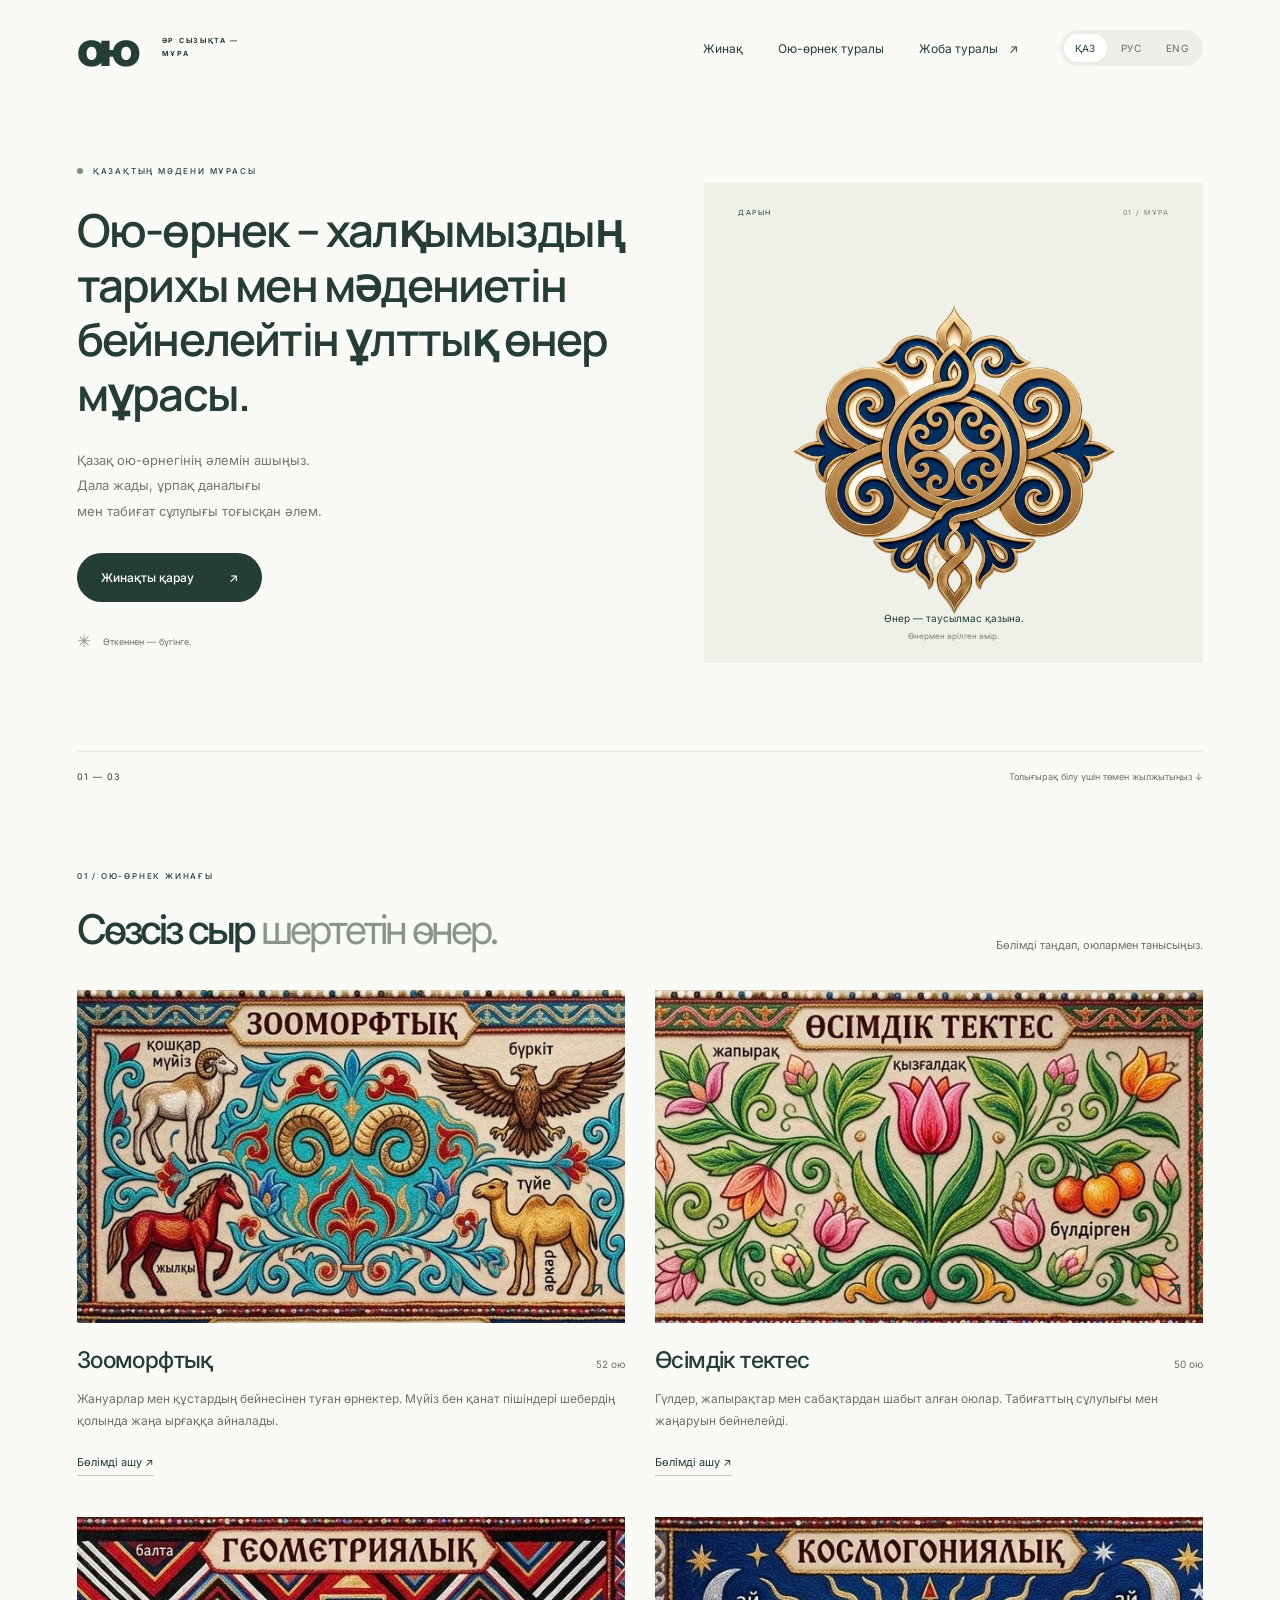
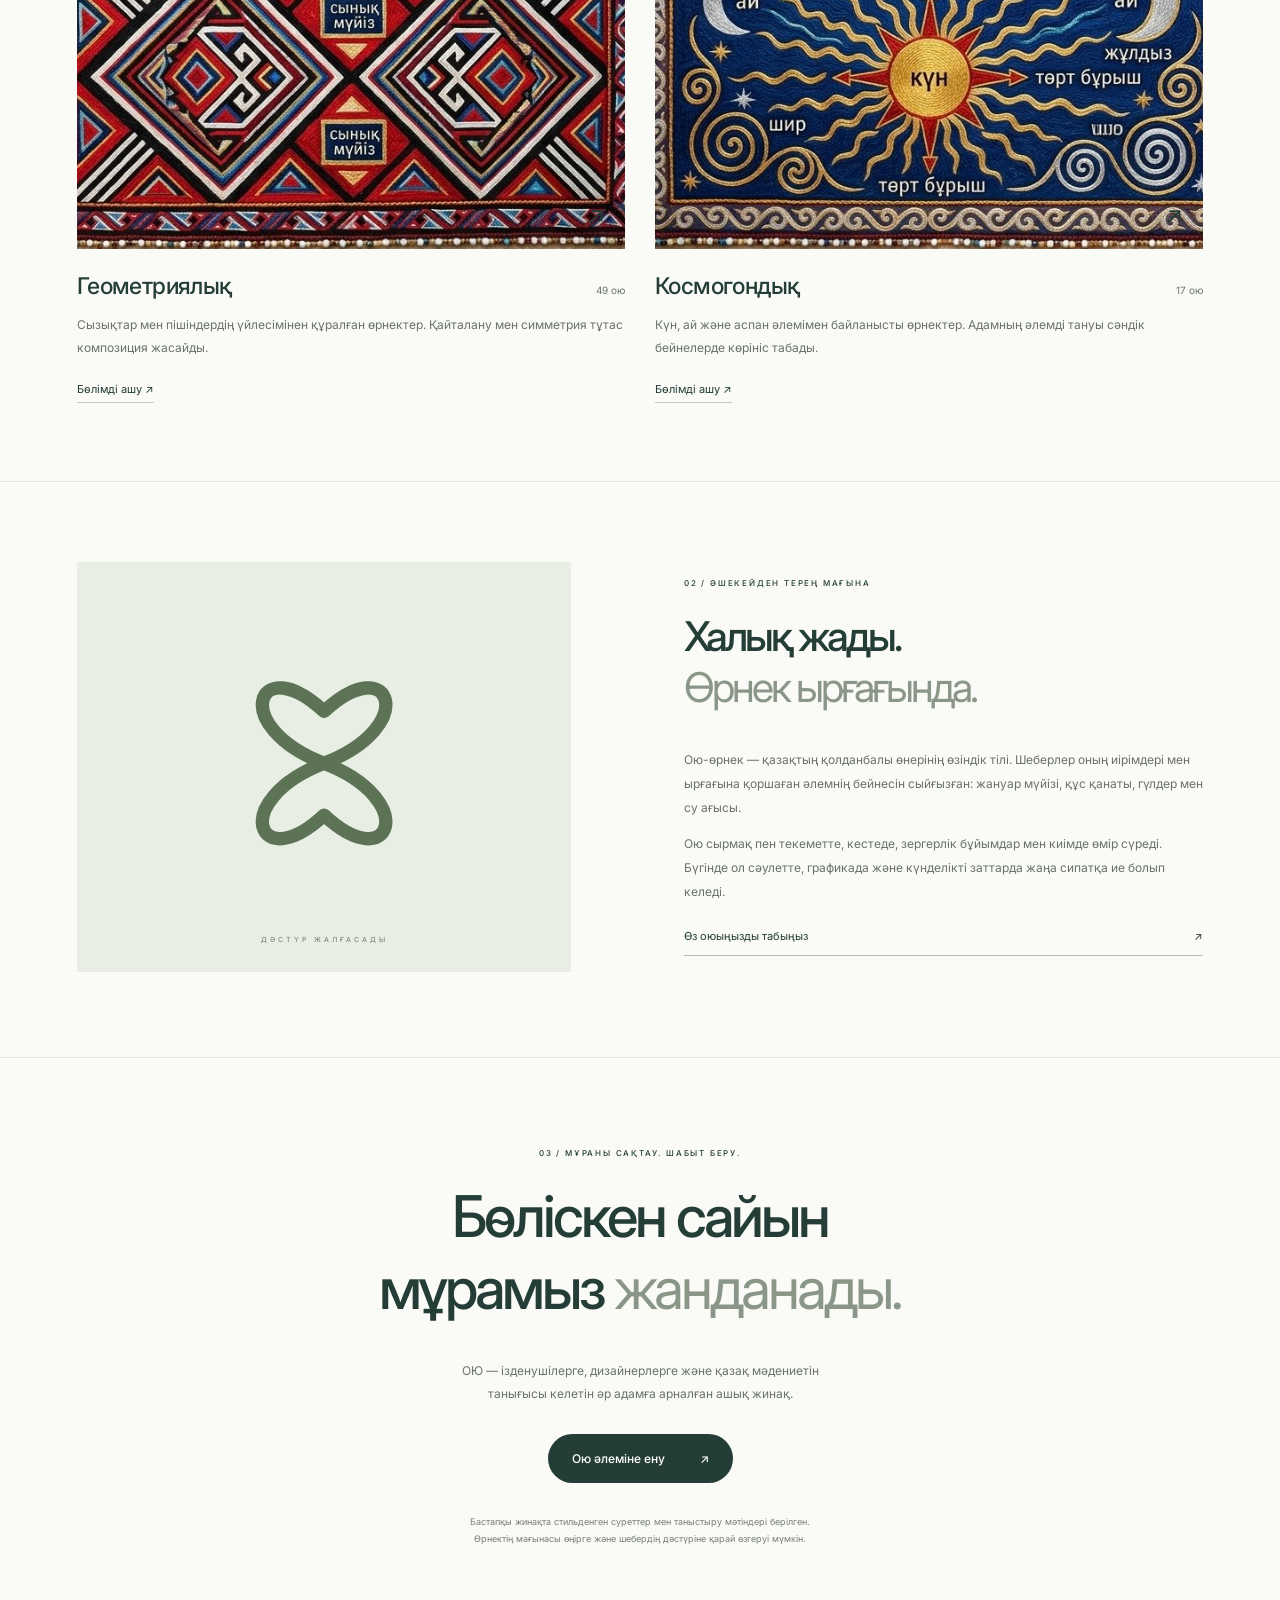
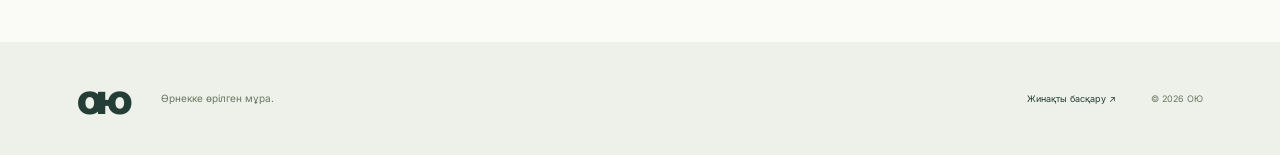
==== commit f593415f: "Update index.html" ====
--- a/index.html
+++ b/index.html
@@ -1,6 +1,6 @@
 <!DOCTYPE html><html lang="kk"><head><meta charset="utf-8"><meta name="viewport" content="width=device-width,initial-scale=1"><meta name="theme-color" content="#183e39"><meta name="description" content="Ою — қазақ ою-өрнектерінің жинағы. Тарихын, мағынасын және қолданылуын таныңыз."><title>ОЮ — ұлттық мұраның ізі</title><link rel="stylesheet" href="assets/style.css?v=20261119-2"><link rel="stylesheet" href="assets/minimal.css"><link rel="stylesheet" href="assets/pages.css"></head><body>
 <header class="header"><a class="logo" href="#">ою<span>ӘР СЫЗЫҚТА — МҰРА</span></a><nav aria-label="Негізгі мәзір"><a href="#collection">Жинақ</a><a href="#story">Ою-өрнек туралы</a><a href="#project">Жоба туралы <span>↗</span></a></nav><nav class="language-switch" aria-label="Тіл / Язык"><a href="?lang=kk" lang="kk" hreflang="kk" aria-current="true">ҚАЗ</a><a href="?lang=ru" lang="ru" hreflang="ru">РУС</a><a href="?lang=en" lang="en">ENG</a></nav><a class="header-cta" href="#collection">Танысу <span>↗</span></a></header>
-<main><section class="hero"><div class="hero-copy"><div class="eyebrow"><i></i> ҚАЗАҚТЫҢ МӘДЕНИ МҰРАСЫ</div><h1 class="hero-quote">Ою-өрнек – халқымыздың тарихы мен мәдениетін бейнелейтін ұлттық өнер мұрасы.</h1><p>Қазақ ою-өрнегінің әлемін ашыңыз.<br>Дала жады, ұрпақ даналығы<br>мен табиғат сұлулығы тоғысқан әлем.</p><a class="button" href="#collection">Жинақты қарау <span>↗</span></a><div class="hero-note"><span>✳</span> Өткеннен — бүгінге.</div></div><div class="hero-art"><div class="art-caption">ДАРЫН <span>01 / МҰРА</span></div><div class="medallion"><img src="assets/oyu-hero.png?v=20261119-2" alt="Көк түсті қазақ ою-өрнегі"></div><div class="art-bottom"><span>Өнер — таусылмас қазына.</span><span>Өнермен өрілген өмір.</span></div></div><div class="hero-index">01 — 03 <span>Толығырақ білу үшін төмен жылжытыңыз ↓</span></div></section>
+<main><section class="hero"><div class="hero-copy"><div class="eyebrow"><i></i> ҚАЗАҚТЫҢ МӘДЕНИ МҰРАСЫ</div><h1 class="hero-quote">Ою-өрнек – халқымыздың тарихы мен мәдениетін бейнелейтін ұлттық өнер мұрасы.</h1><p>Қазақ ою-өрнегінің әлемін ашыңыз.<br>Дала жады, ұрпақ даналығы<br>мен табиғат сұлулығы тоғысқан әлем.</p><a class="button" href="#collection">Жинақты қарау <span>↗</span></a><div class="hero-note"><span>✳</span> Өткеннен — бүгінге.</div></div><div class="hero-art"><div class="art-caption">ҚОШҚАР МҮЙІЗ <span>01 / МҰРА</span></div><div class="medallion"><img src="assets/oyu-hero.png?v=20261119-2" alt="Көк түсті қазақ ою-өрнегі"></div><div class="art-bottom"><span>Өнер — таусылмас қазына.</span><span>Өнермен өрілген өмір.</span></div></div><div class="hero-index">01 — 03 <span>Толығырақ білу үшін төмен жылжытыңыз ↓</span></div></section>
 <div class="ticker" aria-hidden="true"><span>ҰЛТТЫҚ МҰРА</span> ✳ <span>ӨРНЕКТЕГІ ӨНЕР</span> ✳ <span>ДАЛА ДАУЫСЫ</span> ✳ <span>ЖАЛҒАСҚАН ДӘСТҮР</span> ✳ <span>ҰЛТТЫҚ МҰРА</span></div>
 <section class="collection section" id="collection">
 <div class="section-top"><div><div class="eyebrow">01 / ОЮ-ӨРНЕК ЖИНАҒЫ</div><h2>Сөзсіз сыр <em>шертетін өнер.</em></h2></div><p>Бөлімді таңдап, оюлармен танысыңыз.</p></div>
@@ -11,4 +11,4 @@
 </div></section><section class="story section" id="story"><div class="story-art"><svg viewBox="-85 -10 170 155" fill="none" aria-hidden="true"><g stroke="currentColor" stroke-width="9" stroke-linecap="round" stroke-linejoin="round"><path d="M0 65 C-65 40 -45 -12 0 30 C45 -12 65 40 0 65 C65 90 45 142 0 100 C-45 142 -65 90 0 65 Z" /></g></svg><span>ДӘСТҮР ЖАЛҒАСАДЫ</span></div><div class="story-copy"><div class="eyebrow">02 / ӘШЕКЕЙДЕН ТЕРЕҢ МАҒЫНА</div><h2>Халық жады.<br><em>Өрнек ырғағында.</em></h2><p>Ою-өрнек — қазақтың қолданбалы өнерінің өзіндік тілі. Шеберлер оның иірімдері мен ырғағына қоршаған әлемнің бейнесін сыйғызған: жануар мүйізі, құс қанаты, гүлдер мен су ағысы.</p><p>Ою сырмақ пен текеметте, кестеде, зергерлік бұйымдар мен киімде өмір сүреді. Бүгінде ол сәулетте, графикада және күнделікті заттарда жаңа сипатқа ие болып келеді.</p><a href="#collection" class="text-link">Өз оюыңызды табыңыз <span>↗</span></a></div></section>
 <section class="project section" id="project"><div class="eyebrow">03 / МҰРАНЫ САҚТАУ. ШАБЫТ БЕРУ.</div><h2>Бөліскен сайын<br>мұрамыз <em>жанданады.</em></h2><p>ОЮ — ізденушілерге, дизайнерлерге және қазақ мәдениетін<br>танығысы келетін әр адамға арналған ашық жинақ.</p><a class="button" href="#collection">Ою әлеміне ену <span>↗</span></a><small>Бастапқы жинақта стильденген суреттер мен таныстыру мәтіндері берілген.<br>Өрнектің мағынасы өңірге және шебердің дәстүріне қарай өзгеруі мүмкін.</small></section></main>
 <footer><a class="logo" href="#">ою</a><p>Өрнекке өрілген мұра.</p><a href="admin.html">Жинақты басқару ↗</a><span>© 2026 ОЮ</span></footer>
-<script src="assets/catalog.js"></script><script src="assets/templates.js?v=20261119-2"></script><script src="assets/i18n-en.js"></script><script src="assets/github.js"></script><script src="assets/editor-languages.js"></script><script src="assets/static.js"></script></body></html>
+<script src="assets/catalog.js"></script><script src="assets/templates.js?v=20261120-1"></script><script src="assets/i18n-en.js"></script><script src="assets/github.js"></script><script src="assets/editor-languages.js"></script><script src="assets/static.js"></script></body></html>
